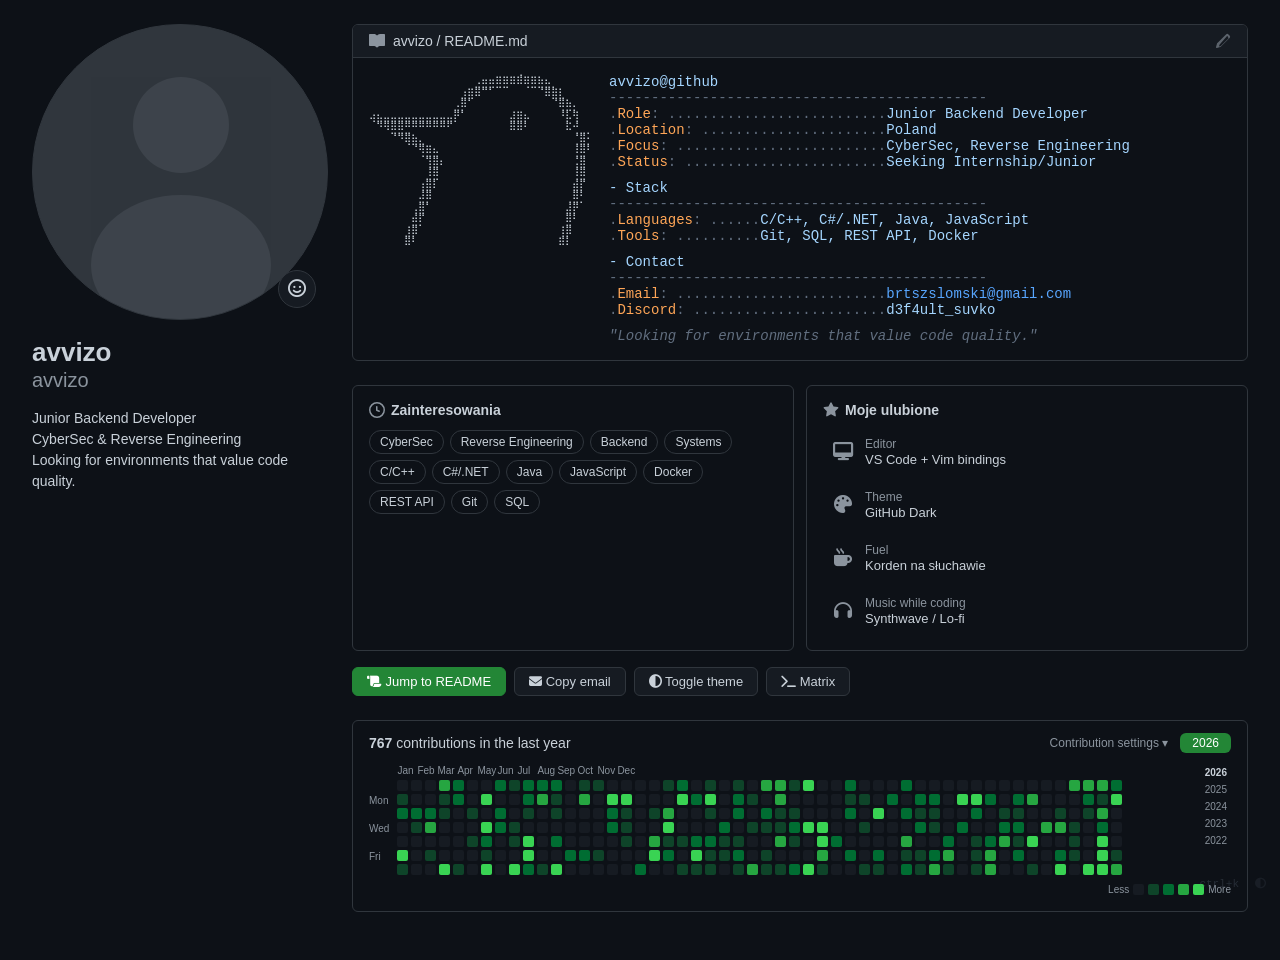
==== index.html @ 1ebaaf8e "Add files via upload" ====
<!DOCTYPE html>
<html lang="en">
<head>
<meta charset="UTF-8">
<meta name="viewport" content="width=device-width, initial-scale=1.0">
<link rel="stylesheet" href="https://cdnjs.cloudflare.com/ajax/libs/font-awesome/6.5.1/css/all.min.css">
<title>avvizo</title>
<style>
  :root {
    --bg: #0d1117;
    --bg-secondary: #161b22;
    --bg-tertiary: #1c2129;
    --fg: #c9d1d9;
    --fg-muted: #8b949e;
    --key: #ffa657;
    --val: #a5d6ff;
    --cc: #616e7f;
    --border: #30363d;
    --border-muted: #21262d;
    --hover: #1f2937;
    --cursor: #58a6ff;
    --green: #238636;
    --green-light: #2ea043;
    --green-dark: #0d4429;
    --link: #58a6ff;
    --repo-bg: #0d1117;
    --pin-border: #30363d;
  }
  [data-theme="light"] {
    --bg: #ffffff;
    --bg-secondary: #f6f8fa;
    --bg-tertiary: #f3f4f6;
    --fg: #1f2328;
    --fg-muted: #656d76;
    --key: #9a6700;
    --val: #0550ae;
    --cc: #656d76;
    --border: #d0d7de;
    --border-muted: #d8dee4;
    --hover: #eaeef2;
    --cursor: #0969da;
    --green: #1a7f37;
    --green-light: #2da44e;
    --green-dark: #dafbe1;
    --link: #0969da;
    --repo-bg: #ffffff;
    --pin-border: #d0d7de;
  }
  * { margin: 0; padding: 0; box-sizing: border-box; }
  body {
    background: var(--bg);
    color: var(--fg);
    font-family: -apple-system, BlinkMacSystemFont, 'Segoe UI', Helvetica, Arial, sans-serif;
    font-size: 14px;
    min-height: 100vh;
    transition: background 0.3s, color 0.3s;
  }



  .page {
    max-width: 1280px;
    margin: 0 auto;
    padding: 24px 32px;
    display: grid;
    grid-template-columns: 296px 1fr;
    gap: 24px;
  }

  /* LEFT SIDEBAR */
  .sidebar { position: relative; }
  .avatar-wrap {
    position: relative;
    width: 296px;
    height: 296px;
    margin-bottom: 16px;
  }
  .avatar {
    width: 100%;
    height: 100%;
    border-radius: 50%;
    background: var(--border);
    overflow: hidden;
    border: 1px solid var(--border);
  }
  .avatar img {
    width: 100%;
    height: 100%;
    object-fit: cover;
  }
  .status-badge {
    position: absolute;
    bottom: 12px;
    right: 12px;
    width: 38px;
    height: 38px;
    border-radius: 50%;
    background: var(--bg-secondary);
    border: 1px solid var(--border);
    display: flex;
    align-items: center;
    justify-content: center;
    font-size: 18px;
    cursor: pointer;
    transition: transform 0.2s;
  }
  .status-badge:hover { transform: scale(1.1); }

  .display-name {
    font-size: 26px;
    font-weight: 600;
    color: var(--fg);
    line-height: 1.25;
  }
  .username {
    font-size: 20px;
    font-weight: 300;
    color: var(--fg-muted);
    margin-bottom: 16px;
  }
  .bio {
    font-size: 14px;
    color: var(--fg);
    margin-bottom: 16px;
    line-height: 1.5;
  }
  .edit-btn {
    width: 100%;
    padding: 5px 16px;
    font-size: 14px;
    font-weight: 500;
    line-height: 20px;
    background: var(--bg-secondary);
    border: 1px solid var(--border);
    border-radius: 6px;
    color: var(--fg);
    cursor: pointer;
    margin-bottom: 16px;
    transition: background 0.15s, border-color 0.15s;
  }
  .edit-btn:hover { background: var(--hover); border-color: var(--fg-muted); }

  .follow-info {
    font-size: 14px;
    color: var(--fg-muted);
    margin-bottom: 16px;
    display: flex;
    align-items: center;
    gap: 4px;
  }
  .follow-info svg {
    width: 16px;
    height: 16px;
    fill: var(--fg-muted);
    vertical-align: middle;
  }
  .follow-info strong { color: var(--fg); font-weight: 600; }

  .meta-list {
    list-style: none;
    font-size: 14px;
    color: var(--fg);
    margin-bottom: 16px;
  }
  .meta-list li {
    display: flex;
    align-items: center;
    gap: 8px;
    padding: 2px 0;
    line-height: 2;
  }
  .meta-list .icon {
    width: 16px;
    height: 16px;
    fill: var(--fg-muted);
    flex-shrink: 0;
  }
  .meta-list a {
    color: var(--link);
    text-decoration: none;
  }
  .meta-list a:hover { text-decoration: underline; }

  .section-title {
    font-size: 16px;
    font-weight: 600;
    color: var(--fg);
    padding-bottom: 8px;
    border-bottom: 1px solid var(--border);
    margin-bottom: 8px;
    margin-top: 16px;
  }

  .achievement {
    display: flex;
    align-items: center;
    gap: 8px;
    padding: 4px 0;
  }
  .achievement-icon {
    width: 48px;
    height: 48px;
  }
  .achievement-name {
    font-size: 12px;
    color: var(--fg);
    font-weight: 600;
  }

  .highlight-item {
    display: flex;
    align-items: center;
    gap: 6px;
    font-size: 14px;
    color: var(--fg);
    padding: 2px 0;
  }
  .highlight-item svg { width: 16px; height: 16px; fill: var(--fg-muted); }

  .org-list {
    display: flex;
    gap: 8px;
    margin-top: 8px;
  }
  .org-icon {
    width: 32px;
    height: 32px;
    border-radius: 6px;
    background: var(--border);
    border: 1px solid var(--border);
    overflow: hidden;
    cursor: pointer;
    transition: border-color 0.2s;
  }
  .org-icon:hover { border-color: var(--fg-muted); }

  /* RIGHT CONTENT */
  .content { min-width: 0; }

  .readme-card {
    background: var(--bg);
    border: 1px solid var(--border);
    border-radius: 6px;
    margin-bottom: 24px;
    overflow: hidden;
  }
  .readme-header {
    display: flex;
    align-items: center;
    padding: 8px 16px;
    background: var(--bg-secondary);
    border-bottom: 1px solid var(--border);
    font-size: 14px;
    color: var(--fg);
    gap: 8px;
  }
  .readme-header svg { width: 16px; height: 16px; fill: var(--fg-muted); }
  .readme-header .edit-icon {
    margin-left: auto;
    cursor: pointer;
    opacity: 0.6;
    transition: opacity 0.2s;
  }
  .readme-header .edit-icon:hover { opacity: 1; }

  .readme-body { padding: 16px; }

  /* Terminal in README */
  .terminal { font-family: 'Consolas', 'Cascadia Code', 'Fira Code', monospace; }
  .terminal-body { line-height: 1.7; font-size: 13px; }
  .ascii-art {
    color: var(--fg);
    font-size: 10px;
    line-height: 1.15;
    white-space: pre;
    overflow-x: auto;
    margin-bottom: 16px;
    flex-shrink: 0;
  }
  .cc { color: var(--cc); }
  .key { color: var(--key); }
  .val { color: var(--val); }
  .quote { color: var(--cc); font-style: italic; }
  .prompt-line {
    display: flex;
    align-items: baseline;
    white-space: nowrap;
    overflow: hidden;
  }
  .divider { color: var(--cc); user-select: none; }
  .tag {
    display: inline-block;
    padding: 0 5px;
    border: 1px solid var(--border);
    border-radius: 3px;
    font-size: 11px;
    color: var(--val);
    margin-left: 4px;
    opacity: 0.7;
  }
  a { color: var(--link); text-decoration: none; }
  a:hover { text-decoration: underline; }
  .cursor-blink {
    display: inline-block;
    width: 7px;
    height: 14px;
    background: var(--cursor);
    animation: blink 1s step-end infinite;
    vertical-align: middle;
    margin-left: 2px;
  }
  @keyframes blink { 50% { opacity: 0; } }

  /* INTERACTIVE */
  .interactive-grid {
    display: grid;
    grid-template-columns: repeat(2, 1fr);
    gap: 12px;
    margin-bottom: 16px;
  }
  .card {
    border: 1px solid var(--border);
    border-radius: 6px;
    background: var(--bg);
    padding: 16px;
    transition: border-color 0.2s;
  }
  .card:hover { border-color: var(--fg-muted); }
  .card-header {
    display: flex;
    align-items: center;
    gap: 6px;
    font-size: 14px;
    font-weight: 600;
    color: var(--fg);
    margin-bottom: 12px;
  }

  .tags-wrap {
    display: flex;
    flex-wrap: wrap;
    gap: 6px;
  }
  .interest-tag {
    padding: 4px 10px;
    border-radius: 20px;
    font-size: 12px;
    font-weight: 500;
    border: 1px solid var(--border);
    color: var(--fg);
    cursor: pointer;
    transition: all 0.2s;
    user-select: none;
  }
  .interest-tag:hover {
    border-color: var(--link);
    color: var(--link);
  }
  .interest-tag:active {
    transform: scale(0.95);
  }
  .interest-tag[data-cat="sec"] { --accent: #f0883e; }
  .interest-tag[data-cat="sec"]:hover { border-color: #f0883e; color: #f0883e; }
  .interest-tag[data-cat="dev"] { --accent: #a371f7; }
  .interest-tag[data-cat="dev"]:hover { border-color: #a371f7; color: #a371f7; }
  .interest-tag[data-cat="lang"] { --accent: #58a6ff; }
  .interest-tag[data-cat="lang"]:hover { border-color: #58a6ff; color: #58a6ff; }
  .interest-tag[data-cat="tool"] { --accent: #3fb950; }
  .interest-tag[data-cat="tool"]:hover { border-color: #3fb950; color: #3fb950; }
  .interest-tag.clicked {
    background: var(--accent);
    border-color: var(--accent);
    color: #fff;
  }

  .fav-list {
    display: flex;
    flex-direction: column;
    gap: 8px;
  }
  .fav-item {
    display: flex;
    align-items: center;
    gap: 10px;
    padding: 8px;
    border-radius: 6px;
    cursor: pointer;
    transition: background 0.15s;
  }
  .fav-item:hover { background: var(--hover); }
  .fav-item:active { transform: scale(0.98); }
  .fav-icon { font-size: 18px; width: 24px; text-align: center; color: var(--fg-muted); }
  .fav-title {
    font-size: 12px;
    color: var(--fg-muted);
    line-height: 1;
    margin-bottom: 2px;
  }
  .fav-val {
    font-size: 13px;
    color: var(--fg);
    font-weight: 500;
  }
  .fav-item.pop .fav-icon {
    animation: popIcon 0.3s ease;
  }
  @keyframes popIcon {
    0% { transform: scale(1); }
    50% { transform: scale(1.4); }
    100% { transform: scale(1); }
  }

  .action-bar {
    display: flex;
    gap: 8px;
    margin-bottom: 24px;
    flex-wrap: wrap;
  }
  .action-btn {
    padding: 6px 14px;
    border-radius: 6px;
    border: 1px solid var(--border);
    background: var(--bg-secondary);
    color: var(--fg);
    font-size: 13px;
    font-weight: 500;
    cursor: pointer;
    transition: all 0.15s;
    font-family: inherit;
  }
  .action-btn:hover {
    border-color: var(--fg-muted);
    background: var(--hover);
  }
  .action-btn:active {
    transform: scale(0.97);
  }
  .action-btn.primary {
    background: var(--green);
    border-color: var(--green);
    color: #fff;
  }
  .action-btn.primary:hover {
    background: var(--green-light);
    border-color: var(--green-light);
  }

  /* CONTRIBUTIONS */
  .contrib-card {
    border: 1px solid var(--border);
    border-radius: 6px;
    background: var(--bg);
    margin-bottom: 24px;
    overflow: hidden;
  }
  .contrib-header {
    display: flex;
    align-items: center;
    justify-content: space-between;
    padding: 12px 16px;
    font-size: 14px;
    color: var(--fg);
  }
  .contrib-header .count { font-weight: 600; }
  .contrib-settings {
    display: flex;
    align-items: center;
    gap: 8px;
    font-size: 12px;
    color: var(--fg-muted);
    cursor: pointer;
  }
  .contrib-settings:hover { color: var(--fg); }
  .year-btn {
    background: var(--green);
    color: #fff;
    border: none;
    border-radius: 6px;
    padding: 3px 12px;
    font-size: 12px;
    font-weight: 500;
    cursor: pointer;
    transition: background 0.15s;
  }
  .year-btn:hover { background: var(--green-light); }

  .contrib-body { padding: 0 16px 16px; }
  .contrib-months {
    display: flex;
    gap: 0;
    margin-bottom: 4px;
    font-size: 10px;
    color: var(--fg-muted);
  }
  .contrib-months span { width: 20px; text-align: left; }
  .contrib-grid {
    display: flex;
    gap: 3px;
  }
  .contrib-col {
    display: flex;
    flex-direction: column;
    gap: 3px;
  }
  .contrib-day {
    width: 11px;
    height: 11px;
    border-radius: 2px;
    background: var(--bg-secondary);
    transition: outline 0.1s;
    cursor: pointer;
    position: relative;
  }
  .contrib-day:hover { outline: 1px solid var(--fg-muted); outline-offset: -1px; }
  .contrib-day.l1 { background: #0e4429; }
  .contrib-day.l2 { background: #006d32; }
  .contrib-day.l3 { background: #26a641; }
  .contrib-day.l4 { background: #39d353; }
  [data-theme="light"] .contrib-day.l1 { background: #9be9a8; }
  [data-theme="light"] .contrib-day.l2 { background: #40c463; }
  [data-theme="light"] .contrib-day.l3 { background: #30a14e; }
  [data-theme="light"] .contrib-day.l4 { background: #216e39; }

  .contrib-legend {
    display: flex;
    align-items: center;
    justify-content: flex-end;
    gap: 4px;
    margin-top: 8px;
    font-size: 10px;
    color: var(--fg-muted);
  }
  .contrib-legend .contrib-day { cursor: default; }
  .contrib-legend .contrib-day:hover { outline: none; }

  .contrib-years {
    display: flex;
    flex-direction: column;
    gap: 2px;
    margin-left: 12px;
    font-size: 10px;
    color: var(--fg-muted);
  }
  .contrib-years span { cursor: pointer; padding: 2px 4px; border-radius: 3px; }
  .contrib-years span:hover { background: var(--hover); }
  .contrib-years .active { color: var(--fg); font-weight: 600; }

  .contrib-wrapper {
    display: flex;
    align-items: flex-start;
  }
  .contrib-main { flex: 1; overflow-x: auto; }
  .contrib-labels {
    display: flex;
    flex-direction: column;
    gap: 3px;
    margin-right: 8px;
    padding-top: 16px;
  }
  .contrib-labels span {
    height: 11px;
    line-height: 11px;
    font-size: 10px;
    color: var(--fg-muted);
  }

  /* ACTIVITY */
  .activity-card {
    border: 1px solid var(--border);
    border-radius: 6px;
    background: var(--bg);
    padding: 16px;
  }
  .activity-title {
    font-size: 16px;
    font-weight: 600;
    color: var(--fg);
    margin-bottom: 12px;
  }
  .activity-item {
    display: flex;
    gap: 12px;
    padding: 8px 0;
    border-bottom: 1px solid var(--border-muted);
    font-size: 14px;
    color: var(--fg);
    align-items: flex-start;
  }
  .activity-item:last-child { border-bottom: none; }
  .activity-dot {
    width: 8px;
    height: 8px;
    border-radius: 50%;
    background: var(--green);
    margin-top: 6px;
    flex-shrink: 0;
  }
  .activity-date { color: var(--fg-muted); font-size: 12px; margin-top: 2px; }

  /* Easter egg */
  .easter {
    position: fixed;
    bottom: 10px;
    right: 14px;
    font-size: 11px;
    color: var(--cc);
    opacity: 0.3;
    transition: opacity 0.3s;
    cursor: pointer;
    user-select: none;
    font-family: monospace;
    display: flex;
    align-items: center;
    gap: 4px;
  }
  .easter:hover { opacity: 0.8; }

  @media (max-width: 1012px) {
    .page { grid-template-columns: 1fr; padding: 16px; }
    .avatar-wrap { width: 120px; height: 120px; }
    .interactive-grid { grid-template-columns: 1fr; }
  }
  @media (max-width: 700px) {
    .readme-body > div:first-child { flex-direction: column; }
    .ascii-art { margin-bottom: 8px; }
  }
</style>
</head>
<body>



<div class="page">
  <!-- SIDEBAR -->
  <div class="sidebar">
    <div class="avatar-wrap">
      <div class="avatar">
        <svg viewBox="0 0 296 296" width="296" height="296" fill="var(--fg-muted)" opacity="0.15">
          <circle cx="148" cy="100" r="48"/>
          <ellipse cx="148" cy="240" rx="90" ry="70"/>
        </svg>
      </div>
      <div class="status-badge" title="Set status"><i class="fa-regular fa-face-smile"></i></div>
    </div>

    <div class="display-name">avvizo</div>
    <div class="username">avvizo</div>

    <div class="bio">Junior Backend Developer<br>CyberSec &amp; Reverse Engineering<br>Looking for environments that value code quality.</div>


  </div>

  <!-- CONTENT -->
  <div class="content">
    <!-- README -->
    <div class="readme-card">
      <div class="readme-header">
        <svg viewBox="0 0 16 16"><path d="M0 1.75A.75.75 0 01.75 1h4.253c1.227 0 2.317.59 3 1.501A3.744 3.744 0 0111.006 1h4.245a.75.75 0 01.75.75v10.5a.75.75 0 01-.75.75h-4.507a2.25 2.25 0 00-1.591.659l-.622.621a.75.75 0 01-1.06 0l-.622-.621A2.25 2.25 0 005.258 13H.75a.75.75 0 01-.75-.75z"/></svg>
        avvizo / README.md
        <svg class="edit-icon" viewBox="0 0 16 16" width="16" height="16"><path d="M11.013 1.427a1.75 1.75 0 012.474 0l1.086 1.086a1.75 1.75 0 010 2.474l-8.61 8.61c-.21.21-.47.364-.756.445l-3.251.93a.75.75 0 01-.927-.928l.929-3.25a1.75 1.75 0 01.445-.758zm1.414 1.599a.25.25 0 00-.354 0L4.672 11.46a.75.75 0 00-.196.328l-.498 1.746 1.746-.498a.75.75 0 00.328-.196l7.398-7.398a.25.25 0 000-.354z"/></svg>
      </div>
      <div class="readme-body terminal" id="readme"></div>
    </div>

    <!-- INTERACTIVE SECTIONS -->
    <div class="interactive-grid">
      <!-- Zainteresowania -->
      <div class="card">
        <div class="card-header">
          <svg viewBox="0 0 16 16" width="16" height="16" fill="var(--fg-muted)"><path d="M8 0a8 8 0 110 16A8 8 0 018 0zM1.5 8a6.5 6.5 0 1013 0 6.5 6.5 0 00-13 0zm7-3.25v2.992l2.028.812a.75.75 0 01-.557 1.392l-2.5-1A.751.751 0 017 8.25v-3.5a.75.75 0 011.5 0z"/></svg>
          <span>Zainteresowania</span>
        </div>
        <div class="tags-wrap">
          <span class="interest-tag" data-cat="sec">CyberSec</span>
          <span class="interest-tag" data-cat="sec">Reverse Engineering</span>
          <span class="interest-tag" data-cat="dev">Backend</span>
          <span class="interest-tag" data-cat="dev">Systems</span>
          <span class="interest-tag" data-cat="lang">C/C++</span>
          <span class="interest-tag" data-cat="lang">C#/.NET</span>
          <span class="interest-tag" data-cat="lang">Java</span>
          <span class="interest-tag" data-cat="lang">JavaScript</span>
          <span class="interest-tag" data-cat="tool">Docker</span>
          <span class="interest-tag" data-cat="tool">REST API</span>
          <span class="interest-tag" data-cat="tool">Git</span>
          <span class="interest-tag" data-cat="tool">SQL</span>
        </div>
      </div>

      <!-- Ulubione -->
      <div class="card">
        <div class="card-header">
          <svg viewBox="0 0 16 16" width="16" height="16" fill="var(--fg-muted)"><path d="M8 .25a.75.75 0 01.673.418l1.882 3.815 4.21.612a.75.75 0 01.416 1.279l-3.046 2.97.719 4.192a.75.75 0 01-1.088.791L8 12.347l-3.766 1.98a.75.75 0 01-1.088-.79l.72-4.194L.818 6.374a.75.75 0 01.416-1.28l4.21-.611L7.327.668A.75.75 0 018 .25z"/></svg>
          <span>Moje ulubione</span>
        </div>
        <div class="fav-list">
          <div class="fav-item" onclick="favClick(this)">
            <span class="fav-icon"><i class="fa-solid fa-desktop"></i></span>
            <div>
              <div class="fav-title">Editor</div>
              <div class="fav-val">VS Code + Vim bindings</div>
            </div>
          </div>
          <div class="fav-item" onclick="favClick(this)">
            <span class="fav-icon"><i class="fa-solid fa-palette"></i></span>
            <div>
              <div class="fav-title">Theme</div>
              <div class="fav-val">GitHub Dark</div>
            </div>
          </div>
          <div class="fav-item" onclick="favClick(this)">
            <span class="fav-icon"><i class="fa-solid fa-mug-hot"></i></span>
            <div>
              <div class="fav-title">Fuel</div>
              <div class="fav-val">Korden na słuchawie</div>
            </div>
          </div>
          <div class="fav-item" onclick="favClick(this)">
            <span class="fav-icon"><i class="fa-solid fa-headphones"></i></span>
            <div>
              <div class="fav-title">Music while coding</div>
              <div class="fav-val">Synthwave / Lo-fi</div>
            </div>
          </div>
        </div>
      </div>
    </div>

    <!-- PRZYCISKI -->
    <div class="action-bar">
      <button class="action-btn primary" onclick="scrollToReadme()"><i class="fa-solid fa-scroll"></i> Jump to README</button>
      <button class="action-btn" onclick="copyEmail()"><i class="fa-solid fa-envelope"></i> Copy email</button>
      <button class="action-btn" onclick="toggleTheme()"><i class="fa-solid fa-circle-half-stroke"></i> Toggle theme</button>
      <button class="action-btn" onclick="matrix()"><i class="fa-solid fa-terminal"></i> Matrix</button>
    </div>

    <!-- CONTRIBUTIONS -->
    <div class="contrib-card">
      <div class="contrib-header">
        <span><span class="count" id="contribCount">160</span> contributions in the last year</span>
        <div style="display:flex;align-items:center;gap:12px;">
          <div class="contrib-settings">Contribution settings &#9662;</div>
          <button class="year-btn">2026</button>
        </div>
      </div>
      <div class="contrib-body">
        <div class="contrib-wrapper">
          <div class="contrib-labels">
            <span></span><span>Mon</span><span></span><span>Wed</span><span></span><span>Fri</span><span></span>
          </div>
          <div class="contrib-main">
            <div class="contrib-months" id="months"></div>
            <div class="contrib-grid" id="grid"></div>
          </div>
          <div class="contrib-years">
            <span class="active">2026</span>
            <span>2025</span>
            <span>2024</span>
            <span>2023</span>
            <span>2022</span>
          </div>
        </div>
        <div class="contrib-legend">
          Less
          <div class="contrib-day"></div>
          <div class="contrib-day l1"></div>
          <div class="contrib-day l2"></div>
          <div class="contrib-day l3"></div>
          <div class="contrib-day l4"></div>
          More
        </div>
      </div>
    </div>

  </div>
</div>

<div class="easter">
  <span onclick="matrix()">ctrl+k</span>
  <span onclick="toggleTheme()" style="margin-left:12px;cursor:pointer;opacity:0.5" title="toggle theme"><i class="fa-solid fa-circle-half-stroke"></i></span>
</div>

<script>
const ASCII = `⠀⠀⠀⠀⠀⠀⠀⠀⠀⠀⠀⠀⠀⠀⠀⢀⣤⣤⣶⣶⣶⣾⣶⣶⣦⣄⠀⠀⠀⠀⠀
⠀⠀⠀⠀⠀⠀⠀⠀⠀⠀⠀⠀⠀⢠⣶⣿⠛⠋⠉⠉⠀⠀⠈⠉⠙⣿⣷⡆⠀⠀⠀
⠀⠀⠀⠀⠀⠀⠀⠀⠀⠀⠀⠀⢀⣿⠋⠀⠀⠀⠀⠀⠀⠀⠀⠀⠀⠀⠙⣿⣦⡀⠀
⣠⣄⣀⣀⣀⣀⣀⣀⣀⣀⣀⣀⡿⠃⠀⠀⠀⠀⠀⠀⣰⣶⣄⠀⠀⠀⠀⠸⣏⢷⠀⠀
⠈⠻⢿⣿⣿⠿⠿⠿⠿⠿⠿⠟⠁⠀⠀⠀⠀⠀⠀⠀⣿⣿⠇⠀⠀⠀⠀⠀⣗⠼⠀⠀
⠀⠀⠀⠙⠻⣿⣦⡀⠀⠀⠀⠀⠀⠀⠀⠀⠀⠀⠀⠀⠀⠀⠀⠀⠀⠀⠀⠀⠀⠘⣿⠅
⠀⠀⠀⠀⠀⠈⠙⢿⣶⣄⠀⠀⠀⠀⠀⠀⠀⠀⠀⠀⠀⠀⠀⠀⠀⠀⠀⠀⠀⢸⣿⠇
⠀⠀⠀⠀⠀⠀⠀⠈⢻⣿⡄⠀⠀⠀⠀⠀⠀⠀⠀⠀⠀⠀⠀⠀⠀⠀⠀⠀⠀⢘⣿⠀
⠀⠀⠀⠀⠀⠀⠀⠀⢸⣿⠀⠀⠀⠀⠀⠀⠀⠀⠀⠀⠀⠀⠀⠀⠀⠀⠀⠀⠀⢸⣿⠀
⠀⠀⠀⠀⠀⠀⠀⢠⣿⡏⠀⠀⠀⠀⠀⠀⠀⠀⠀⠀⠀⠀⠀⠀⠀⠀⠀⠀⠀⣼⡟⠀
⠀⠀⠀⠀⠀⠀⠀⣸⣿⠀⠀⠀⠀⠀⠀⠀⠀⠀⠀⠀⠀⠀⠀⠀⠀⠀⠀⠀⠀⣿⠇⠀
⠀⠀⠀⠀⠀⠀⢀⣿⠃⠀⠀⠀⠀⠀⠀⠀⠀⠀⠀⠀⠀⠀⠀⠀⠀⠀⠀⠀⣸⡿⠁⠀
⠀⠀⠀⠀⠀⠀⣼⡟⠀⠀⠀⠀⠀⠀⠀⠀⠀⠀⠀⠀⠀⠀⠀⠀⠀⠀⠀⠀⣿⠇⠀⠀
⠀⠀⠀⠀⠀⢰⣿⠁⠀⠀⠀⠀⠀⠀⠀⠀⠀⠀⠀⠀⠀⠀⠀⠀⠀⠀⠀⢰⣿⠀⠀⠀
⠀⠀⠀⠀⠀⣿⠇⠀⠀⠀⠀⠀⠀⠀⠀⠀⠀⠀⠀⠀⠀⠀⠀⠀⠀⠀⠀⣾⡇⠀⠀⠀`;

function pad(n) { return '.'.repeat(n); }
function renderReadme() {
  const el = document.getElementById('readme');
  const rows = [
    { type: 'ascii' },
    { type: 'header', text: 'avvizo@github' },
    { type: 'divider' },
    { type: 'kv', key: 'Role', val: 'Junior Backend Developer', padN: 30 },
    { type: 'kv', key: 'Location', val: 'Poland', padN: 30 },
    { type: 'kv', key: 'Focus', val: 'CyberSec, Reverse Engineering', padN: 30 },
    { type: 'kv', key: 'Status', val: 'Seeking Internship/Junior', padN: 30 },
    { type: 'spacer' },
    { type: 'section', text: 'Stack' },
    { type: 'divider' },
    { type: 'kv', key: 'Languages', val: 'C/C++, C#/.NET, Java, JavaScript', padN: 15 },
    { type: 'kv', key: 'Tools', val: 'Git, SQL, REST API, Docker', padN: 15 },
    { type: 'spacer' },
    { type: 'section', text: 'Contact' },
    { type: 'divider' },
    { type: 'kv', key: 'Email', val: 'brtszslomski@gmail.com', padN: 30, link: 'mailto:brtszslomski@gmail.com' },
    { type: 'kv', key: 'Discord', val: 'd3f4ult_suvko', padN: 30 },
    { type: 'spacer' },
    { type: 'quote', text: '"Looking for environments that value code quality."' },
  ];

  let html = '<div style="display:flex;gap:16px;flex-wrap:wrap;"><pre class="ascii-art" style="margin:0;">' + ASCII + '</pre><div style="flex:1;min-width:320px;overflow-x:auto;">';

  rows.forEach(r => {
    if (r.type === 'ascii') return;
    if (r.type === 'header') {
      html += `<div class="prompt-line"><span class="val">${r.text}</span></div>`;
    } else if (r.type === 'divider') {
      html += `<div class="divider">${'-'.repeat(45)}</div>`;
    } else if (r.type === 'kv') {
      const p = pad(Math.max(1, r.padN - r.key.length));
      let v = `<span class="val">${r.val}</span>`;
      if (r.link) v = `<a href="${r.link}">${r.val}</a>`;
      let tags = '';
      if (r.tags) r.tags.forEach(t => tags += `<span class="tag">${t}</span>`);
      html += `<div class="prompt-line"><span class="cc">. </span><span class="key">${r.key}</span><span class="cc">: ${p} </span>${v}${tags}</div>`;
    } else if (r.type === 'section') {
      html += `<div class="prompt-line"><span class="val">- ${r.text}</span></div>`;
    } else if (r.type === 'spacer') {
      html += '<div style="height:10px;"></div>';
    } else if (r.type === 'quote') {
      html += `<div class="prompt-line"><span class="quote">${r.text}</span></div>`;
    }
  });

  html += '</div></div>';
  el.innerHTML = html;
}

// Contribution grid
function renderContrib() {
  const grid = document.getElementById('grid');
  const months = document.getElementById('months');
  const weeks = 52;
  const monthNames = ['','Jan','Feb','Mar','Apr','May','Jun','Jul','Aug','Sep','Oct','Nov','Dec'];
  let monthIdx = 0;
  let html = '';
  let mHtml = '';

  // pseudo-random seeded
  let seed = 42;
  function rand() { seed = (seed * 16807 + 0) % 2147483647; return seed / 2147483647; }

  let totalContribs = 0;
  for (let w = 0; w < weeks; w++) {
    html += '<div class="contrib-col">';
    for (let d = 0; d < 7; d++) {
      const r = rand();
      let lvl = '';
      let contribs = 0;
      if (r > 0.92) { lvl = 'l4'; contribs = Math.floor(rand() * 8) + 8; }
      else if (r > 0.82) { lvl = 'l3'; contribs = Math.floor(rand() * 5) + 4; }
      else if (r > 0.65) { lvl = 'l2'; contribs = Math.floor(rand() * 3) + 2; }
      else if (r > 0.45) { lvl = 'l1'; contribs = 1; }
      totalContribs += contribs;
      const date = new Date(2026, 0, 1);
      date.setDate(date.getDate() + w * 7 + d);
      const dateStr = monthNames[date.getMonth()] + ' ' + date.getDate() + ', 2026';
      html += `<div class="contrib-day ${lvl}" title="${contribs} contributions on ${dateStr}"></div>`;
    }
    html += '</div>';
    if (w % 4 === 0) {
      const m = monthIdx < 12 ? monthNames[monthIdx + 1] : '';
      mHtml += `<span>${m}</span>`;
      monthIdx++;
    }
  }

  grid.innerHTML = html;
  months.innerHTML = mHtml;
  document.getElementById('contribCount').textContent = totalContribs;
}

// Interactive functions
document.querySelectorAll('.interest-tag').forEach(tag => {
  tag.addEventListener('click', function() {
    this.classList.toggle('clicked');
  });
});

function favClick(el) {
  el.classList.remove('pop');
  void el.offsetWidth;
  el.classList.add('pop');
}

function scrollToReadme() {
  document.querySelector('.readme-card').scrollIntoView({ behavior: 'smooth', block: 'start' });
}

function copyEmail() {
  navigator.clipboard.writeText('brtszslomski@gmail.com').then(() => {
    const btn = event.target;
    const orig = btn.innerHTML;
    btn.innerHTML = '&#10003; Copied!';
    btn.style.borderColor = 'var(--green)';
    btn.style.color = 'var(--green)';
    setTimeout(() => {
      btn.innerHTML = orig;
      btn.style.borderColor = '';
      btn.style.color = '';
    }, 1500);
  });
}

function toggleTheme() {
  const html = document.documentElement;
  if (html.dataset.theme === 'light') {
    html.removeAttribute('data-theme');
    localStorage.setItem('theme', 'dark');
  } else {
    html.dataset.theme = 'light';
    localStorage.setItem('theme', 'light');
  }
}

(function() {
  const saved = localStorage.getItem('theme');
  if (saved === 'light') {
    document.documentElement.dataset.theme = 'light';
  }
  renderReadme();
  renderContrib();
})();

// Easter egg
let matrixActive = false;
function matrix() {
  if (matrixActive) return;
  matrixActive = true;
  const chars = '01アイウエオカキクケコavvizo';
  const canvas = document.createElement('canvas');
  canvas.style.cssText = 'position:fixed;top:0;left:0;width:100%;height:100%;z-index:9999;pointer-events:none;';
  document.body.appendChild(canvas);
  const ctx = canvas.getContext('2d');
  canvas.width = window.innerWidth;
  canvas.height = window.innerHeight;
  const cols = Math.floor(canvas.width / 14);
  const drops = Array(cols).fill(1);
  function draw() {
    ctx.fillStyle = 'rgba(0,0,0,0.05)';
    ctx.fillRect(0, 0, canvas.width, canvas.height);
    ctx.fillStyle = '#0f0';
    ctx.font = '14px monospace';
    for (let i = 0; i < drops.length; i++) {
      ctx.fillText(chars[Math.floor(Math.random() * chars.length)], i * 14, drops[i] * 14);
      if (drops[i] * 14 > canvas.height && Math.random() > 0.975) drops[i] = 0;
      drops[i]++;
    }
  }
  const iv = setInterval(draw, 35);
  setTimeout(() => {
    clearInterval(iv);
    canvas.style.transition = 'opacity 0.5s';
    canvas.style.opacity = '0';
    setTimeout(() => { canvas.remove(); matrixActive = false; }, 500);
  }, 2500);
}
document.addEventListener('keydown', e => {
  if (e.ctrlKey && e.key === 'k') { e.preventDefault(); matrix(); }
});
</script>
</body>
</html>
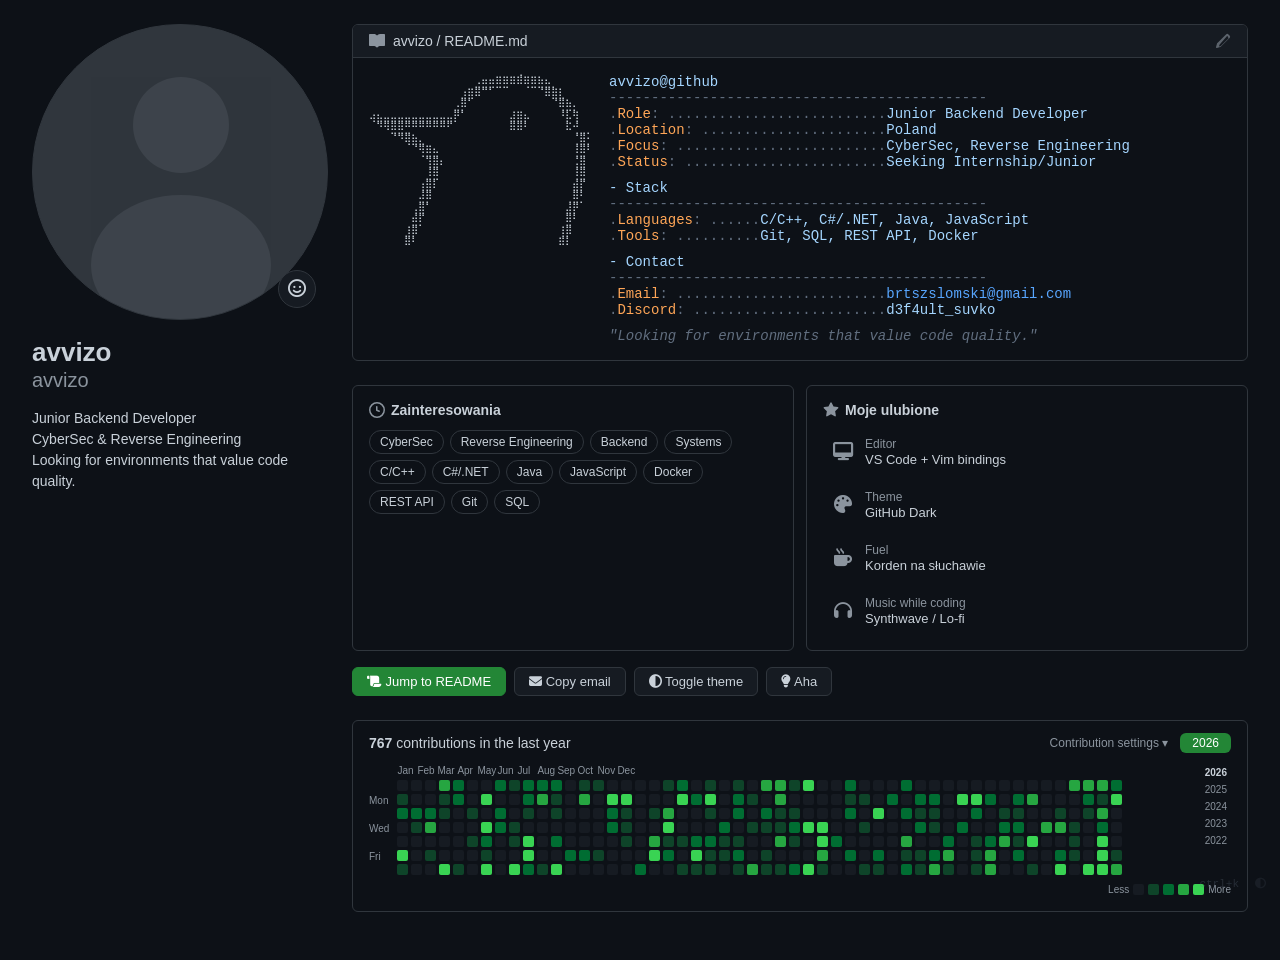
==== commit e1f3cb03: "Add files via upload" ====
--- a/index.html
+++ b/index.html
@@ -731,7 +731,7 @@
       <button class="action-btn primary" onclick="scrollToReadme()"><i class="fa-solid fa-scroll"></i> Jump to README</button>
       <button class="action-btn" onclick="copyEmail()"><i class="fa-solid fa-envelope"></i> Copy email</button>
       <button class="action-btn" onclick="toggleTheme()"><i class="fa-solid fa-circle-half-stroke"></i> Toggle theme</button>
-      <button class="action-btn" onclick="matrix()"><i class="fa-solid fa-terminal"></i> Matrix</button>
+      <button class="action-btn" onclick="aha()"><i class="fa-solid fa-lightbulb"></i> Aha</button>
     </div>
 
     <!-- CONTRIBUTIONS -->
@@ -776,7 +776,7 @@
 </div>
 
 <div class="easter">
-  <span onclick="matrix()">ctrl+k</span>
+  <span onclick="aha()">ctrl+k</span>
   <span onclick="toggleTheme()" style="margin-left:12px;cursor:pointer;opacity:0.5" title="toggle theme"><i class="fa-solid fa-circle-half-stroke"></i></span>
 </div>
 
@@ -948,39 +948,50 @@
 
 // Easter egg
 let matrixActive = false;
-function matrix() {
-  if (matrixActive) return;
-  matrixActive = true;
-  const chars = '01アイウエオカキクケコavvizo';
-  const canvas = document.createElement('canvas');
-  canvas.style.cssText = 'position:fixed;top:0;left:0;width:100%;height:100%;z-index:9999;pointer-events:none;';
-  document.body.appendChild(canvas);
-  const ctx = canvas.getContext('2d');
-  canvas.width = window.innerWidth;
-  canvas.height = window.innerHeight;
-  const cols = Math.floor(canvas.width / 14);
-  const drops = Array(cols).fill(1);
-  function draw() {
-    ctx.fillStyle = 'rgba(0,0,0,0.05)';
-    ctx.fillRect(0, 0, canvas.width, canvas.height);
-    ctx.fillStyle = '#0f0';
-    ctx.font = '14px monospace';
-    for (let i = 0; i < drops.length; i++) {
-      ctx.fillText(chars[Math.floor(Math.random() * chars.length)], i * 14, drops[i] * 14);
-      if (drops[i] * 14 > canvas.height && Math.random() > 0.975) drops[i] = 0;
-      drops[i]++;
+let gravityOn = true;
+let canvas, ctx, drops, iv;
+function aha() {
+  if (!matrixActive) {
+    matrixActive = true;
+    gravityOn = true;
+    const chars = '01アイウエオカキクケコavvizo';
+    canvas = document.createElement('canvas');
+    canvas.style.cssText = 'position:fixed;top:0;left:0;width:100%;height:100%;z-index:9999;pointer-events:none;';
+    document.body.appendChild(canvas);
+    ctx = canvas.getContext('2d');
+    canvas.width = window.innerWidth;
+    canvas.height = window.innerHeight;
+    const cols = Math.floor(canvas.width / 14);
+    drops = Array(cols).fill(1);
+    function draw() {
+      ctx.fillStyle = 'rgba(0,0,0,0.05)';
+      ctx.fillRect(0, 0, canvas.width, canvas.height);
+      ctx.fillStyle = '#0f0';
+      ctx.font = '14px monospace';
+      for (let i = 0; i < drops.length; i++) {
+        ctx.fillText(chars[Math.floor(Math.random() * chars.length)], i * 14, drops[i] * 14);
+        if (gravityOn) {
+          if (drops[i] * 14 > canvas.height && Math.random() > 0.975) drops[i] = 0;
+          drops[i]++;
+        } else {
+          drops[i] -= 0.5;
+          if (drops[i] * 14 < 0) drops[i] = Math.floor(canvas.height / 14);
+        }
+      }
     }
-  }
-  const iv = setInterval(draw, 35);
-  setTimeout(() => {
-    clearInterval(iv);
-    canvas.style.transition = 'opacity 0.5s';
-    canvas.style.opacity = '0';
-    setTimeout(() => { canvas.remove(); matrixActive = false; }, 500);
-  }, 2500);
+    iv = setInterval(draw, 35);
+  } else {
+    gravityOn = !gravityOn;
+    if (!gravityOn) {
+      canvas.style.transition = 'opacity 0.3s';
+      canvas.style.opacity = '0.5';
+    } else {
+      canvas.style.opacity = '1';
+    }
+  }
 }
 document.addEventListener('keydown', e => {
-  if (e.ctrlKey && e.key === 'k') { e.preventDefault(); matrix(); }
+  if (e.ctrlKey && e.key === 'k') { e.preventDefault(); aha(); }
 });
 </script>
 </body>
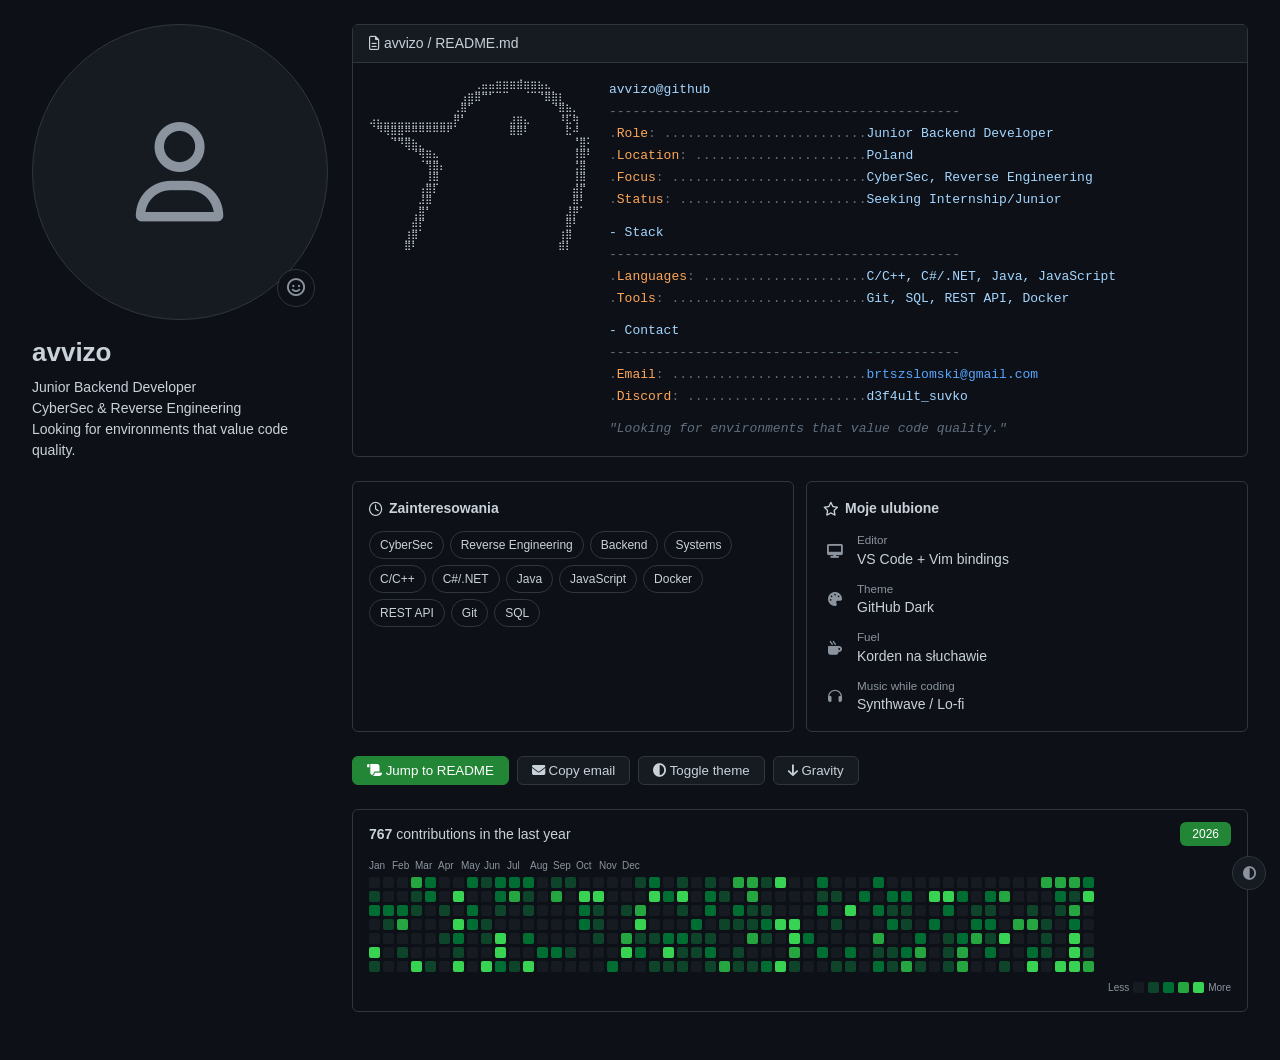
==== commit 39f871b5: "Add files via upload" ====
--- a/index.html
+++ b/index.html
@@ -4,995 +4,78 @@
 <meta charset="UTF-8">
 <meta name="viewport" content="width=device-width, initial-scale=1.0">
 <link rel="stylesheet" href="https://cdnjs.cloudflare.com/ajax/libs/font-awesome/6.5.1/css/all.min.css">
+<link rel="stylesheet" href="styles.css">
 <title>avvizo</title>
-<style>
-  :root {
-    --bg: #0d1117;
-    --bg-secondary: #161b22;
-    --bg-tertiary: #1c2129;
-    --fg: #c9d1d9;
-    --fg-muted: #8b949e;
-    --key: #ffa657;
-    --val: #a5d6ff;
-    --cc: #616e7f;
-    --border: #30363d;
-    --border-muted: #21262d;
-    --hover: #1f2937;
-    --cursor: #58a6ff;
-    --green: #238636;
-    --green-light: #2ea043;
-    --green-dark: #0d4429;
-    --link: #58a6ff;
-    --repo-bg: #0d1117;
-    --pin-border: #30363d;
-  }
-  [data-theme="light"] {
-    --bg: #ffffff;
-    --bg-secondary: #f6f8fa;
-    --bg-tertiary: #f3f4f6;
-    --fg: #1f2328;
-    --fg-muted: #656d76;
-    --key: #9a6700;
-    --val: #0550ae;
-    --cc: #656d76;
-    --border: #d0d7de;
-    --border-muted: #d8dee4;
-    --hover: #eaeef2;
-    --cursor: #0969da;
-    --green: #1a7f37;
-    --green-light: #2da44e;
-    --green-dark: #dafbe1;
-    --link: #0969da;
-    --repo-bg: #ffffff;
-    --pin-border: #d0d7de;
-  }
-  * { margin: 0; padding: 0; box-sizing: border-box; }
-  body {
-    background: var(--bg);
-    color: var(--fg);
-    font-family: -apple-system, BlinkMacSystemFont, 'Segoe UI', Helvetica, Arial, sans-serif;
-    font-size: 14px;
-    min-height: 100vh;
-    transition: background 0.3s, color 0.3s;
-  }
-
-
-
-  .page {
-    max-width: 1280px;
-    margin: 0 auto;
-    padding: 24px 32px;
-    display: grid;
-    grid-template-columns: 296px 1fr;
-    gap: 24px;
-  }
-
-  /* LEFT SIDEBAR */
-  .sidebar { position: relative; }
-  .avatar-wrap {
-    position: relative;
-    width: 296px;
-    height: 296px;
-    margin-bottom: 16px;
-  }
-  .avatar {
-    width: 100%;
-    height: 100%;
-    border-radius: 50%;
-    background: var(--border);
-    overflow: hidden;
-    border: 1px solid var(--border);
-  }
-  .avatar img {
-    width: 100%;
-    height: 100%;
-    object-fit: cover;
-  }
-  .status-badge {
-    position: absolute;
-    bottom: 12px;
-    right: 12px;
-    width: 38px;
-    height: 38px;
-    border-radius: 50%;
-    background: var(--bg-secondary);
-    border: 1px solid var(--border);
-    display: flex;
-    align-items: center;
-    justify-content: center;
-    font-size: 18px;
-    cursor: pointer;
-    transition: transform 0.2s;
-  }
-  .status-badge:hover { transform: scale(1.1); }
-
-  .display-name {
-    font-size: 26px;
-    font-weight: 600;
-    color: var(--fg);
-    line-height: 1.25;
-  }
-  .username {
-    font-size: 20px;
-    font-weight: 300;
-    color: var(--fg-muted);
-    margin-bottom: 16px;
-  }
-  .bio {
-    font-size: 14px;
-    color: var(--fg);
-    margin-bottom: 16px;
-    line-height: 1.5;
-  }
-  .edit-btn {
-    width: 100%;
-    padding: 5px 16px;
-    font-size: 14px;
-    font-weight: 500;
-    line-height: 20px;
-    background: var(--bg-secondary);
-    border: 1px solid var(--border);
-    border-radius: 6px;
-    color: var(--fg);
-    cursor: pointer;
-    margin-bottom: 16px;
-    transition: background 0.15s, border-color 0.15s;
-  }
-  .edit-btn:hover { background: var(--hover); border-color: var(--fg-muted); }
-
-  .follow-info {
-    font-size: 14px;
-    color: var(--fg-muted);
-    margin-bottom: 16px;
-    display: flex;
-    align-items: center;
-    gap: 4px;
-  }
-  .follow-info svg {
-    width: 16px;
-    height: 16px;
-    fill: var(--fg-muted);
-    vertical-align: middle;
-  }
-  .follow-info strong { color: var(--fg); font-weight: 600; }
-
-  .meta-list {
-    list-style: none;
-    font-size: 14px;
-    color: var(--fg);
-    margin-bottom: 16px;
-  }
-  .meta-list li {
-    display: flex;
-    align-items: center;
-    gap: 8px;
-    padding: 2px 0;
-    line-height: 2;
-  }
-  .meta-list .icon {
-    width: 16px;
-    height: 16px;
-    fill: var(--fg-muted);
-    flex-shrink: 0;
-  }
-  .meta-list a {
-    color: var(--link);
-    text-decoration: none;
-  }
-  .meta-list a:hover { text-decoration: underline; }
-
-  .section-title {
-    font-size: 16px;
-    font-weight: 600;
-    color: var(--fg);
-    padding-bottom: 8px;
-    border-bottom: 1px solid var(--border);
-    margin-bottom: 8px;
-    margin-top: 16px;
-  }
-
-  .achievement {
-    display: flex;
-    align-items: center;
-    gap: 8px;
-    padding: 4px 0;
-  }
-  .achievement-icon {
-    width: 48px;
-    height: 48px;
-  }
-  .achievement-name {
-    font-size: 12px;
-    color: var(--fg);
-    font-weight: 600;
-  }
-
-  .highlight-item {
-    display: flex;
-    align-items: center;
-    gap: 6px;
-    font-size: 14px;
-    color: var(--fg);
-    padding: 2px 0;
-  }
-  .highlight-item svg { width: 16px; height: 16px; fill: var(--fg-muted); }
-
-  .org-list {
-    display: flex;
-    gap: 8px;
-    margin-top: 8px;
-  }
-  .org-icon {
-    width: 32px;
-    height: 32px;
-    border-radius: 6px;
-    background: var(--border);
-    border: 1px solid var(--border);
-    overflow: hidden;
-    cursor: pointer;
-    transition: border-color 0.2s;
-  }
-  .org-icon:hover { border-color: var(--fg-muted); }
-
-  /* RIGHT CONTENT */
-  .content { min-width: 0; }
-
-  .readme-card {
-    background: var(--bg);
-    border: 1px solid var(--border);
-    border-radius: 6px;
-    margin-bottom: 24px;
-    overflow: hidden;
-  }
-  .readme-header {
-    display: flex;
-    align-items: center;
-    padding: 8px 16px;
-    background: var(--bg-secondary);
-    border-bottom: 1px solid var(--border);
-    font-size: 14px;
-    color: var(--fg);
-    gap: 8px;
-  }
-  .readme-header svg { width: 16px; height: 16px; fill: var(--fg-muted); }
-  .readme-header .edit-icon {
-    margin-left: auto;
-    cursor: pointer;
-    opacity: 0.6;
-    transition: opacity 0.2s;
-  }
-  .readme-header .edit-icon:hover { opacity: 1; }
-
-  .readme-body { padding: 16px; }
-
-  /* Terminal in README */
-  .terminal { font-family: 'Consolas', 'Cascadia Code', 'Fira Code', monospace; }
-  .terminal-body { line-height: 1.7; font-size: 13px; }
-  .ascii-art {
-    color: var(--fg);
-    font-size: 10px;
-    line-height: 1.15;
-    white-space: pre;
-    overflow-x: auto;
-    margin-bottom: 16px;
-    flex-shrink: 0;
-  }
-  .cc { color: var(--cc); }
-  .key { color: var(--key); }
-  .val { color: var(--val); }
-  .quote { color: var(--cc); font-style: italic; }
-  .prompt-line {
-    display: flex;
-    align-items: baseline;
-    white-space: nowrap;
-    overflow: hidden;
-  }
-  .divider { color: var(--cc); user-select: none; }
-  .tag {
-    display: inline-block;
-    padding: 0 5px;
-    border: 1px solid var(--border);
-    border-radius: 3px;
-    font-size: 11px;
-    color: var(--val);
-    margin-left: 4px;
-    opacity: 0.7;
-  }
-  a { color: var(--link); text-decoration: none; }
-  a:hover { text-decoration: underline; }
-  .cursor-blink {
-    display: inline-block;
-    width: 7px;
-    height: 14px;
-    background: var(--cursor);
-    animation: blink 1s step-end infinite;
-    vertical-align: middle;
-    margin-left: 2px;
-  }
-  @keyframes blink { 50% { opacity: 0; } }
-
-  /* INTERACTIVE */
-  .interactive-grid {
-    display: grid;
-    grid-template-columns: repeat(2, 1fr);
-    gap: 12px;
-    margin-bottom: 16px;
-  }
-  .card {
-    border: 1px solid var(--border);
-    border-radius: 6px;
-    background: var(--bg);
-    padding: 16px;
-    transition: border-color 0.2s;
-  }
-  .card:hover { border-color: var(--fg-muted); }
-  .card-header {
-    display: flex;
-    align-items: center;
-    gap: 6px;
-    font-size: 14px;
-    font-weight: 600;
-    color: var(--fg);
-    margin-bottom: 12px;
-  }
-
-  .tags-wrap {
-    display: flex;
-    flex-wrap: wrap;
-    gap: 6px;
-  }
-  .interest-tag {
-    padding: 4px 10px;
-    border-radius: 20px;
-    font-size: 12px;
-    font-weight: 500;
-    border: 1px solid var(--border);
-    color: var(--fg);
-    cursor: pointer;
-    transition: all 0.2s;
-    user-select: none;
-  }
-  .interest-tag:hover {
-    border-color: var(--link);
-    color: var(--link);
-  }
-  .interest-tag:active {
-    transform: scale(0.95);
-  }
-  .interest-tag[data-cat="sec"] { --accent: #f0883e; }
-  .interest-tag[data-cat="sec"]:hover { border-color: #f0883e; color: #f0883e; }
-  .interest-tag[data-cat="dev"] { --accent: #a371f7; }
-  .interest-tag[data-cat="dev"]:hover { border-color: #a371f7; color: #a371f7; }
-  .interest-tag[data-cat="lang"] { --accent: #58a6ff; }
-  .interest-tag[data-cat="lang"]:hover { border-color: #58a6ff; color: #58a6ff; }
-  .interest-tag[data-cat="tool"] { --accent: #3fb950; }
-  .interest-tag[data-cat="tool"]:hover { border-color: #3fb950; color: #3fb950; }
-  .interest-tag.clicked {
-    background: var(--accent);
-    border-color: var(--accent);
-    color: #fff;
-  }
-
-  .fav-list {
-    display: flex;
-    flex-direction: column;
-    gap: 8px;
-  }
-  .fav-item {
-    display: flex;
-    align-items: center;
-    gap: 10px;
-    padding: 8px;
-    border-radius: 6px;
-    cursor: pointer;
-    transition: background 0.15s;
-  }
-  .fav-item:hover { background: var(--hover); }
-  .fav-item:active { transform: scale(0.98); }
-  .fav-icon { font-size: 18px; width: 24px; text-align: center; color: var(--fg-muted); }
-  .fav-title {
-    font-size: 12px;
-    color: var(--fg-muted);
-    line-height: 1;
-    margin-bottom: 2px;
-  }
-  .fav-val {
-    font-size: 13px;
-    color: var(--fg);
-    font-weight: 500;
-  }
-  .fav-item.pop .fav-icon {
-    animation: popIcon 0.3s ease;
-  }
-  @keyframes popIcon {
-    0% { transform: scale(1); }
-    50% { transform: scale(1.4); }
-    100% { transform: scale(1); }
-  }
-
-  .action-bar {
-    display: flex;
-    gap: 8px;
-    margin-bottom: 24px;
-    flex-wrap: wrap;
-  }
-  .action-btn {
-    padding: 6px 14px;
-    border-radius: 6px;
-    border: 1px solid var(--border);
-    background: var(--bg-secondary);
-    color: var(--fg);
-    font-size: 13px;
-    font-weight: 500;
-    cursor: pointer;
-    transition: all 0.15s;
-    font-family: inherit;
-  }
-  .action-btn:hover {
-    border-color: var(--fg-muted);
-    background: var(--hover);
-  }
-  .action-btn:active {
-    transform: scale(0.97);
-  }
-  .action-btn.primary {
-    background: var(--green);
-    border-color: var(--green);
-    color: #fff;
-  }
-  .action-btn.primary:hover {
-    background: var(--green-light);
-    border-color: var(--green-light);
-  }
-
-  /* CONTRIBUTIONS */
-  .contrib-card {
-    border: 1px solid var(--border);
-    border-radius: 6px;
-    background: var(--bg);
-    margin-bottom: 24px;
-    overflow: hidden;
-  }
-  .contrib-header {
-    display: flex;
-    align-items: center;
-    justify-content: space-between;
-    padding: 12px 16px;
-    font-size: 14px;
-    color: var(--fg);
-  }
-  .contrib-header .count { font-weight: 600; }
-  .contrib-settings {
-    display: flex;
-    align-items: center;
-    gap: 8px;
-    font-size: 12px;
-    color: var(--fg-muted);
-    cursor: pointer;
-  }
-  .contrib-settings:hover { color: var(--fg); }
-  .year-btn {
-    background: var(--green);
-    color: #fff;
-    border: none;
-    border-radius: 6px;
-    padding: 3px 12px;
-    font-size: 12px;
-    font-weight: 500;
-    cursor: pointer;
-    transition: background 0.15s;
-  }
-  .year-btn:hover { background: var(--green-light); }
-
-  .contrib-body { padding: 0 16px 16px; }
-  .contrib-months {
-    display: flex;
-    gap: 0;
-    margin-bottom: 4px;
-    font-size: 10px;
-    color: var(--fg-muted);
-  }
-  .contrib-months span { width: 20px; text-align: left; }
-  .contrib-grid {
-    display: flex;
-    gap: 3px;
-  }
-  .contrib-col {
-    display: flex;
-    flex-direction: column;
-    gap: 3px;
-  }
-  .contrib-day {
-    width: 11px;
-    height: 11px;
-    border-radius: 2px;
-    background: var(--bg-secondary);
-    transition: outline 0.1s;
-    cursor: pointer;
-    position: relative;
-  }
-  .contrib-day:hover { outline: 1px solid var(--fg-muted); outline-offset: -1px; }
-  .contrib-day.l1 { background: #0e4429; }
-  .contrib-day.l2 { background: #006d32; }
-  .contrib-day.l3 { background: #26a641; }
-  .contrib-day.l4 { background: #39d353; }
-  [data-theme="light"] .contrib-day.l1 { background: #9be9a8; }
-  [data-theme="light"] .contrib-day.l2 { background: #40c463; }
-  [data-theme="light"] .contrib-day.l3 { background: #30a14e; }
-  [data-theme="light"] .contrib-day.l4 { background: #216e39; }
-
-  .contrib-legend {
-    display: flex;
-    align-items: center;
-    justify-content: flex-end;
-    gap: 4px;
-    margin-top: 8px;
-    font-size: 10px;
-    color: var(--fg-muted);
-  }
-  .contrib-legend .contrib-day { cursor: default; }
-  .contrib-legend .contrib-day:hover { outline: none; }
-
-  .contrib-years {
-    display: flex;
-    flex-direction: column;
-    gap: 2px;
-    margin-left: 12px;
-    font-size: 10px;
-    color: var(--fg-muted);
-  }
-  .contrib-years span { cursor: pointer; padding: 2px 4px; border-radius: 3px; }
-  .contrib-years span:hover { background: var(--hover); }
-  .contrib-years .active { color: var(--fg); font-weight: 600; }
-
-  .contrib-wrapper {
-    display: flex;
-    align-items: flex-start;
-  }
-  .contrib-main { flex: 1; overflow-x: auto; }
-  .contrib-labels {
-    display: flex;
-    flex-direction: column;
-    gap: 3px;
-    margin-right: 8px;
-    padding-top: 16px;
-  }
-  .contrib-labels span {
-    height: 11px;
-    line-height: 11px;
-    font-size: 10px;
-    color: var(--fg-muted);
-  }
-
-  /* ACTIVITY */
-  .activity-card {
-    border: 1px solid var(--border);
-    border-radius: 6px;
-    background: var(--bg);
-    padding: 16px;
-  }
-  .activity-title {
-    font-size: 16px;
-    font-weight: 600;
-    color: var(--fg);
-    margin-bottom: 12px;
-  }
-  .activity-item {
-    display: flex;
-    gap: 12px;
-    padding: 8px 0;
-    border-bottom: 1px solid var(--border-muted);
-    font-size: 14px;
-    color: var(--fg);
-    align-items: flex-start;
-  }
-  .activity-item:last-child { border-bottom: none; }
-  .activity-dot {
-    width: 8px;
-    height: 8px;
-    border-radius: 50%;
-    background: var(--green);
-    margin-top: 6px;
-    flex-shrink: 0;
-  }
-  .activity-date { color: var(--fg-muted); font-size: 12px; margin-top: 2px; }
-
-  /* Easter egg */
-  .easter {
-    position: fixed;
-    bottom: 10px;
-    right: 14px;
-    font-size: 11px;
-    color: var(--cc);
-    opacity: 0.3;
-    transition: opacity 0.3s;
-    cursor: pointer;
-    user-select: none;
-    font-family: monospace;
-    display: flex;
-    align-items: center;
-    gap: 4px;
-  }
-  .easter:hover { opacity: 0.8; }
-
-  @media (max-width: 1012px) {
-    .page { grid-template-columns: 1fr; padding: 16px; }
-    .avatar-wrap { width: 120px; height: 120px; }
-    .interactive-grid { grid-template-columns: 1fr; }
-  }
-  @media (max-width: 700px) {
-    .readme-body > div:first-child { flex-direction: column; }
-    .ascii-art { margin-bottom: 8px; }
-  }
-</style>
 </head>
 <body>
 
+<div class="strona">
+  <aside class="bok">
+    <div class="awatar">
+      <i class="fa-regular fa-user"></i>
+      <span class="status"><i class="fa-regular fa-face-smile"></i></span>
+    </div>
+    <h1>avvizo</h1>
+    <p class="bio">Junior Backend Developer<br>CyberSec &amp; Reverse Engineering<br>Looking for environments that value code quality.</p>
+  </aside>
 
+  <main>
+    <section class="karta">
+      <div class="karta-naglowek"><i class="fa-regular fa-file-lines"></i> avvizo / README.md</div>
+      <div class="terminal" id="readme"></div>
+    </section>
 
-<div class="page">
-  <!-- SIDEBAR -->
-  <div class="sidebar">
-    <div class="avatar-wrap">
-      <div class="avatar">
-        <svg viewBox="0 0 296 296" width="296" height="296" fill="var(--fg-muted)" opacity="0.15">
-          <circle cx="148" cy="100" r="48"/>
-          <ellipse cx="148" cy="240" rx="90" ry="70"/>
-        </svg>
-      </div>
-      <div class="status-badge" title="Set status"><i class="fa-regular fa-face-smile"></i></div>
+    <div class="podwojne">
+      <section class="karta">
+        <h2><i class="fa-regular fa-clock"></i> Zainteresowania</h2>
+        <div class="tagi">
+          <span class="tag" data-kat="sec">CyberSec</span>
+          <span class="tag" data-kat="sec">Reverse Engineering</span>
+          <span class="tag" data-kat="dev">Backend</span>
+          <span class="tag" data-kat="dev">Systems</span>
+          <span class="tag" data-kat="jezyk">C/C++</span>
+          <span class="tag" data-kat="jezyk">C#/.NET</span>
+          <span class="tag" data-kat="jezyk">Java</span>
+          <span class="tag" data-kat="jezyk">JavaScript</span>
+          <span class="tag" data-kat="narz">Docker</span>
+          <span class="tag" data-kat="narz">REST API</span>
+          <span class="tag" data-kat="narz">Git</span>
+          <span class="tag" data-kat="narz">SQL</span>
+        </div>
+      </section>
+
+      <section class="karta">
+        <h2><i class="fa-regular fa-star"></i> Moje ulubione</h2>
+        <ul class="ulubione">
+          <li><i class="fa-solid fa-desktop"></i><div><small>Editor</small>VS Code + Vim bindings</div></li>
+          <li><i class="fa-solid fa-palette"></i><div><small>Theme</small>GitHub Dark</div></li>
+          <li><i class="fa-solid fa-mug-hot"></i><div><small>Fuel</small>Korden na słuchawie</div></li>
+          <li><i class="fa-solid fa-headphones"></i><div><small>Music while coding</small>Synthwave / Lo-fi</div></li>
+        </ul>
+      </section>
     </div>
 
-    <div class="display-name">avvizo</div>
-    <div class="username">avvizo</div>
-
-    <div class="bio">Junior Backend Developer<br>CyberSec &amp; Reverse Engineering<br>Looking for environments that value code quality.</div>
-
-
-  </div>
-
-  <!-- CONTENT -->
-  <div class="content">
-    <!-- README -->
-    <div class="readme-card">
-      <div class="readme-header">
-        <svg viewBox="0 0 16 16"><path d="M0 1.75A.75.75 0 01.75 1h4.253c1.227 0 2.317.59 3 1.501A3.744 3.744 0 0111.006 1h4.245a.75.75 0 01.75.75v10.5a.75.75 0 01-.75.75h-4.507a2.25 2.25 0 00-1.591.659l-.622.621a.75.75 0 01-1.06 0l-.622-.621A2.25 2.25 0 005.258 13H.75a.75.75 0 01-.75-.75z"/></svg>
-        avvizo / README.md
-        <svg class="edit-icon" viewBox="0 0 16 16" width="16" height="16"><path d="M11.013 1.427a1.75 1.75 0 012.474 0l1.086 1.086a1.75 1.75 0 010 2.474l-8.61 8.61c-.21.21-.47.364-.756.445l-3.251.93a.75.75 0 01-.927-.928l.929-3.25a1.75 1.75 0 01.445-.758zm1.414 1.599a.25.25 0 00-.354 0L4.672 11.46a.75.75 0 00-.196.328l-.498 1.746 1.746-.498a.75.75 0 00.328-.196l7.398-7.398a.25.25 0 000-.354z"/></svg>
-      </div>
-      <div class="readme-body terminal" id="readme"></div>
+    <div class="przyciski">
+      <button class="przycisk glowny" onclick="przewinDoReadme()"><i class="fa-solid fa-scroll"></i> Jump to README</button>
+      <button class="przycisk" onclick="kopiujEmail(this)"><i class="fa-solid fa-envelope"></i> Copy email</button>
+      <button class="przycisk" onclick="przelaczMotyw()"><i class="fa-solid fa-circle-half-stroke"></i> Toggle theme</button>
+      <button class="przycisk" onclick="grawitacja()"><i class="fa-solid fa-arrow-down"></i> Gravity</button>
     </div>
 
-    <!-- INTERACTIVE SECTIONS -->
-    <div class="interactive-grid">
-      <!-- Zainteresowania -->
-      <div class="card">
-        <div class="card-header">
-          <svg viewBox="0 0 16 16" width="16" height="16" fill="var(--fg-muted)"><path d="M8 0a8 8 0 110 16A8 8 0 018 0zM1.5 8a6.5 6.5 0 1013 0 6.5 6.5 0 00-13 0zm7-3.25v2.992l2.028.812a.75.75 0 01-.557 1.392l-2.5-1A.751.751 0 017 8.25v-3.5a.75.75 0 011.5 0z"/></svg>
-          <span>Zainteresowania</span>
-        </div>
-        <div class="tags-wrap">
-          <span class="interest-tag" data-cat="sec">CyberSec</span>
-          <span class="interest-tag" data-cat="sec">Reverse Engineering</span>
-          <span class="interest-tag" data-cat="dev">Backend</span>
-          <span class="interest-tag" data-cat="dev">Systems</span>
-          <span class="interest-tag" data-cat="lang">C/C++</span>
-          <span class="interest-tag" data-cat="lang">C#/.NET</span>
-          <span class="interest-tag" data-cat="lang">Java</span>
-          <span class="interest-tag" data-cat="lang">JavaScript</span>
-          <span class="interest-tag" data-cat="tool">Docker</span>
-          <span class="interest-tag" data-cat="tool">REST API</span>
-          <span class="interest-tag" data-cat="tool">Git</span>
-          <span class="interest-tag" data-cat="tool">SQL</span>
-        </div>
+    <section class="karta">
+      <div class="wkresy-naglowek">
+        <span><strong id="liczbaWkresow">0</strong> contributions in the last year</span>
+        <span class="rok">2026</span>
       </div>
-
-      <!-- Ulubione -->
-      <div class="card">
-        <div class="card-header">
-          <svg viewBox="0 0 16 16" width="16" height="16" fill="var(--fg-muted)"><path d="M8 .25a.75.75 0 01.673.418l1.882 3.815 4.21.612a.75.75 0 01.416 1.279l-3.046 2.97.719 4.192a.75.75 0 01-1.088.791L8 12.347l-3.766 1.98a.75.75 0 01-1.088-.79l.72-4.194L.818 6.374a.75.75 0 01.416-1.28l4.21-.611L7.327.668A.75.75 0 018 .25z"/></svg>
-          <span>Moje ulubione</span>
-        </div>
-        <div class="fav-list">
-          <div class="fav-item" onclick="favClick(this)">
-            <span class="fav-icon"><i class="fa-solid fa-desktop"></i></span>
-            <div>
-              <div class="fav-title">Editor</div>
-              <div class="fav-val">VS Code + Vim bindings</div>
-            </div>
-          </div>
-          <div class="fav-item" onclick="favClick(this)">
-            <span class="fav-icon"><i class="fa-solid fa-palette"></i></span>
-            <div>
-              <div class="fav-title">Theme</div>
-              <div class="fav-val">GitHub Dark</div>
-            </div>
-          </div>
-          <div class="fav-item" onclick="favClick(this)">
-            <span class="fav-icon"><i class="fa-solid fa-mug-hot"></i></span>
-            <div>
-              <div class="fav-title">Fuel</div>
-              <div class="fav-val">Korden na słuchawie</div>
-            </div>
-          </div>
-          <div class="fav-item" onclick="favClick(this)">
-            <span class="fav-icon"><i class="fa-solid fa-headphones"></i></span>
-            <div>
-              <div class="fav-title">Music while coding</div>
-              <div class="fav-val">Synthwave / Lo-fi</div>
-            </div>
-          </div>
-        </div>
-      </div>
-    </div>
-
-    <!-- PRZYCISKI -->
-    <div class="action-bar">
-      <button class="action-btn primary" onclick="scrollToReadme()"><i class="fa-solid fa-scroll"></i> Jump to README</button>
-      <button class="action-btn" onclick="copyEmail()"><i class="fa-solid fa-envelope"></i> Copy email</button>
-      <button class="action-btn" onclick="toggleTheme()"><i class="fa-solid fa-circle-half-stroke"></i> Toggle theme</button>
-      <button class="action-btn" onclick="aha()"><i class="fa-solid fa-lightbulb"></i> Aha</button>
-    </div>
-
-    <!-- CONTRIBUTIONS -->
-    <div class="contrib-card">
-      <div class="contrib-header">
-        <span><span class="count" id="contribCount">160</span> contributions in the last year</span>
-        <div style="display:flex;align-items:center;gap:12px;">
-          <div class="contrib-settings">Contribution settings &#9662;</div>
-          <button class="year-btn">2026</button>
-        </div>
-      </div>
-      <div class="contrib-body">
-        <div class="contrib-wrapper">
-          <div class="contrib-labels">
-            <span></span><span>Mon</span><span></span><span>Wed</span><span></span><span>Fri</span><span></span>
-          </div>
-          <div class="contrib-main">
-            <div class="contrib-months" id="months"></div>
-            <div class="contrib-grid" id="grid"></div>
-          </div>
-          <div class="contrib-years">
-            <span class="active">2026</span>
-            <span>2025</span>
-            <span>2024</span>
-            <span>2023</span>
-            <span>2022</span>
-          </div>
-        </div>
-        <div class="contrib-legend">
-          Less
-          <div class="contrib-day"></div>
-          <div class="contrib-day l1"></div>
-          <div class="contrib-day l2"></div>
-          <div class="contrib-day l3"></div>
-          <div class="contrib-day l4"></div>
-          More
-        </div>
-      </div>
-    </div>
-
-  </div>
+      <div class="miesiace" id="miesiace"></div>
+      <div class="siatka" id="siatka"></div>
+      <div class="legenda">Less <i class="dzien"></i> <i class="dzien p1"></i> <i class="dzien p2"></i> <i class="dzien p3"></i> <i class="dzien p4"></i> More</div>
+    </section>
+  </main>
 </div>
 
-<div class="easter">
-  <span onclick="aha()">ctrl+k</span>
-  <span onclick="toggleTheme()" style="margin-left:12px;cursor:pointer;opacity:0.5" title="toggle theme"><i class="fa-solid fa-circle-half-stroke"></i></span>
-</div>
+<button class="motyw" onclick="przelaczMotyw()" title="zmień motyw"><i class="fa-solid fa-circle-half-stroke"></i></button>
 
-<script>
-const ASCII = `⠀⠀⠀⠀⠀⠀⠀⠀⠀⠀⠀⠀⠀⠀⠀⢀⣤⣤⣶⣶⣶⣾⣶⣶⣦⣄⠀⠀⠀⠀⠀
-⠀⠀⠀⠀⠀⠀⠀⠀⠀⠀⠀⠀⠀⢠⣶⣿⠛⠋⠉⠉⠀⠀⠈⠉⠙⣿⣷⡆⠀⠀⠀
-⠀⠀⠀⠀⠀⠀⠀⠀⠀⠀⠀⠀⢀⣿⠋⠀⠀⠀⠀⠀⠀⠀⠀⠀⠀⠀⠙⣿⣦⡀⠀
-⣠⣄⣀⣀⣀⣀⣀⣀⣀⣀⣀⣀⡿⠃⠀⠀⠀⠀⠀⠀⣰⣶⣄⠀⠀⠀⠀⠸⣏⢷⠀⠀
-⠈⠻⢿⣿⣿⠿⠿⠿⠿⠿⠿⠟⠁⠀⠀⠀⠀⠀⠀⠀⣿⣿⠇⠀⠀⠀⠀⠀⣗⠼⠀⠀
-⠀⠀⠀⠙⠻⣿⣦⡀⠀⠀⠀⠀⠀⠀⠀⠀⠀⠀⠀⠀⠀⠀⠀⠀⠀⠀⠀⠀⠀⠘⣿⠅
-⠀⠀⠀⠀⠀⠈⠙⢿⣶⣄⠀⠀⠀⠀⠀⠀⠀⠀⠀⠀⠀⠀⠀⠀⠀⠀⠀⠀⠀⢸⣿⠇
-⠀⠀⠀⠀⠀⠀⠀⠈⢻⣿⡄⠀⠀⠀⠀⠀⠀⠀⠀⠀⠀⠀⠀⠀⠀⠀⠀⠀⠀⢘⣿⠀
-⠀⠀⠀⠀⠀⠀⠀⠀⢸⣿⠀⠀⠀⠀⠀⠀⠀⠀⠀⠀⠀⠀⠀⠀⠀⠀⠀⠀⠀⢸⣿⠀
-⠀⠀⠀⠀⠀⠀⠀⢠⣿⡏⠀⠀⠀⠀⠀⠀⠀⠀⠀⠀⠀⠀⠀⠀⠀⠀⠀⠀⠀⣼⡟⠀
-⠀⠀⠀⠀⠀⠀⠀⣸⣿⠀⠀⠀⠀⠀⠀⠀⠀⠀⠀⠀⠀⠀⠀⠀⠀⠀⠀⠀⠀⣿⠇⠀
-⠀⠀⠀⠀⠀⠀⢀⣿⠃⠀⠀⠀⠀⠀⠀⠀⠀⠀⠀⠀⠀⠀⠀⠀⠀⠀⠀⠀⣸⡿⠁⠀
-⠀⠀⠀⠀⠀⠀⣼⡟⠀⠀⠀⠀⠀⠀⠀⠀⠀⠀⠀⠀⠀⠀⠀⠀⠀⠀⠀⠀⣿⠇⠀⠀
-⠀⠀⠀⠀⠀⢰⣿⠁⠀⠀⠀⠀⠀⠀⠀⠀⠀⠀⠀⠀⠀⠀⠀⠀⠀⠀⠀⢰⣿⠀⠀⠀
-⠀⠀⠀⠀⠀⣿⠇⠀⠀⠀⠀⠀⠀⠀⠀⠀⠀⠀⠀⠀⠀⠀⠀⠀⠀⠀⠀⣾⡇⠀⠀⠀`;
-
-function pad(n) { return '.'.repeat(n); }
-function renderReadme() {
-  const el = document.getElementById('readme');
-  const rows = [
-    { type: 'ascii' },
-    { type: 'header', text: 'avvizo@github' },
-    { type: 'divider' },
-    { type: 'kv', key: 'Role', val: 'Junior Backend Developer', padN: 30 },
-    { type: 'kv', key: 'Location', val: 'Poland', padN: 30 },
-    { type: 'kv', key: 'Focus', val: 'CyberSec, Reverse Engineering', padN: 30 },
-    { type: 'kv', key: 'Status', val: 'Seeking Internship/Junior', padN: 30 },
-    { type: 'spacer' },
-    { type: 'section', text: 'Stack' },
-    { type: 'divider' },
-    { type: 'kv', key: 'Languages', val: 'C/C++, C#/.NET, Java, JavaScript', padN: 15 },
-    { type: 'kv', key: 'Tools', val: 'Git, SQL, REST API, Docker', padN: 15 },
-    { type: 'spacer' },
-    { type: 'section', text: 'Contact' },
-    { type: 'divider' },
-    { type: 'kv', key: 'Email', val: 'brtszslomski@gmail.com', padN: 30, link: 'mailto:brtszslomski@gmail.com' },
-    { type: 'kv', key: 'Discord', val: 'd3f4ult_suvko', padN: 30 },
-    { type: 'spacer' },
-    { type: 'quote', text: '"Looking for environments that value code quality."' },
-  ];
-
-  let html = '<div style="display:flex;gap:16px;flex-wrap:wrap;"><pre class="ascii-art" style="margin:0;">' + ASCII + '</pre><div style="flex:1;min-width:320px;overflow-x:auto;">';
-
-  rows.forEach(r => {
-    if (r.type === 'ascii') return;
-    if (r.type === 'header') {
-      html += `<div class="prompt-line"><span class="val">${r.text}</span></div>`;
-    } else if (r.type === 'divider') {
-      html += `<div class="divider">${'-'.repeat(45)}</div>`;
-    } else if (r.type === 'kv') {
-      const p = pad(Math.max(1, r.padN - r.key.length));
-      let v = `<span class="val">${r.val}</span>`;
-      if (r.link) v = `<a href="${r.link}">${r.val}</a>`;
-      let tags = '';
-      if (r.tags) r.tags.forEach(t => tags += `<span class="tag">${t}</span>`);
-      html += `<div class="prompt-line"><span class="cc">. </span><span class="key">${r.key}</span><span class="cc">: ${p} </span>${v}${tags}</div>`;
-    } else if (r.type === 'section') {
-      html += `<div class="prompt-line"><span class="val">- ${r.text}</span></div>`;
-    } else if (r.type === 'spacer') {
-      html += '<div style="height:10px;"></div>';
-    } else if (r.type === 'quote') {
-      html += `<div class="prompt-line"><span class="quote">${r.text}</span></div>`;
-    }
-  });
-
-  html += '</div></div>';
-  el.innerHTML = html;
-}
-
-// Contribution grid
-function renderContrib() {
-  const grid = document.getElementById('grid');
-  const months = document.getElementById('months');
-  const weeks = 52;
-  const monthNames = ['','Jan','Feb','Mar','Apr','May','Jun','Jul','Aug','Sep','Oct','Nov','Dec'];
-  let monthIdx = 0;
-  let html = '';
-  let mHtml = '';
-
-  // pseudo-random seeded
-  let seed = 42;
-  function rand() { seed = (seed * 16807 + 0) % 2147483647; return seed / 2147483647; }
-
-  let totalContribs = 0;
-  for (let w = 0; w < weeks; w++) {
-    html += '<div class="contrib-col">';
-    for (let d = 0; d < 7; d++) {
-      const r = rand();
-      let lvl = '';
-      let contribs = 0;
-      if (r > 0.92) { lvl = 'l4'; contribs = Math.floor(rand() * 8) + 8; }
-      else if (r > 0.82) { lvl = 'l3'; contribs = Math.floor(rand() * 5) + 4; }
-      else if (r > 0.65) { lvl = 'l2'; contribs = Math.floor(rand() * 3) + 2; }
-      else if (r > 0.45) { lvl = 'l1'; contribs = 1; }
-      totalContribs += contribs;
-      const date = new Date(2026, 0, 1);
-      date.setDate(date.getDate() + w * 7 + d);
-      const dateStr = monthNames[date.getMonth()] + ' ' + date.getDate() + ', 2026';
-      html += `<div class="contrib-day ${lvl}" title="${contribs} contributions on ${dateStr}"></div>`;
-    }
-    html += '</div>';
-    if (w % 4 === 0) {
-      const m = monthIdx < 12 ? monthNames[monthIdx + 1] : '';
-      mHtml += `<span>${m}</span>`;
-      monthIdx++;
-    }
-  }
-
-  grid.innerHTML = html;
-  months.innerHTML = mHtml;
-  document.getElementById('contribCount').textContent = totalContribs;
-}
-
-// Interactive functions
-document.querySelectorAll('.interest-tag').forEach(tag => {
-  tag.addEventListener('click', function() {
-    this.classList.toggle('clicked');
-  });
-});
-
-function favClick(el) {
-  el.classList.remove('pop');
-  void el.offsetWidth;
-  el.classList.add('pop');
-}
-
-function scrollToReadme() {
-  document.querySelector('.readme-card').scrollIntoView({ behavior: 'smooth', block: 'start' });
-}
-
-function copyEmail() {
-  navigator.clipboard.writeText('brtszslomski@gmail.com').then(() => {
-    const btn = event.target;
-    const orig = btn.innerHTML;
-    btn.innerHTML = '&#10003; Copied!';
-    btn.style.borderColor = 'var(--green)';
-    btn.style.color = 'var(--green)';
-    setTimeout(() => {
-      btn.innerHTML = orig;
-      btn.style.borderColor = '';
-      btn.style.color = '';
-    }, 1500);
-  });
-}
-
-function toggleTheme() {
-  const html = document.documentElement;
-  if (html.dataset.theme === 'light') {
-    html.removeAttribute('data-theme');
-    localStorage.setItem('theme', 'dark');
-  } else {
-    html.dataset.theme = 'light';
-    localStorage.setItem('theme', 'light');
-  }
-}
-
-(function() {
-  const saved = localStorage.getItem('theme');
-  if (saved === 'light') {
-    document.documentElement.dataset.theme = 'light';
-  }
-  renderReadme();
-  renderContrib();
-})();
-
-// Easter egg
-let matrixActive = false;
-let gravityOn = true;
-let canvas, ctx, drops, iv;
-function aha() {
-  if (!matrixActive) {
-    matrixActive = true;
-    gravityOn = true;
-    const chars = '01アイウエオカキクケコavvizo';
-    canvas = document.createElement('canvas');
-    canvas.style.cssText = 'position:fixed;top:0;left:0;width:100%;height:100%;z-index:9999;pointer-events:none;';
-    document.body.appendChild(canvas);
-    ctx = canvas.getContext('2d');
-    canvas.width = window.innerWidth;
-    canvas.height = window.innerHeight;
-    const cols = Math.floor(canvas.width / 14);
-    drops = Array(cols).fill(1);
-    function draw() {
-      ctx.fillStyle = 'rgba(0,0,0,0.05)';
-      ctx.fillRect(0, 0, canvas.width, canvas.height);
-      ctx.fillStyle = '#0f0';
-      ctx.font = '14px monospace';
-      for (let i = 0; i < drops.length; i++) {
-        ctx.fillText(chars[Math.floor(Math.random() * chars.length)], i * 14, drops[i] * 14);
-        if (gravityOn) {
-          if (drops[i] * 14 > canvas.height && Math.random() > 0.975) drops[i] = 0;
-          drops[i]++;
-        } else {
-          drops[i] -= 0.5;
-          if (drops[i] * 14 < 0) drops[i] = Math.floor(canvas.height / 14);
-        }
-      }
-    }
-    iv = setInterval(draw, 35);
-  } else {
-    gravityOn = !gravityOn;
-    if (!gravityOn) {
-      canvas.style.transition = 'opacity 0.3s';
-      canvas.style.opacity = '0.5';
-    } else {
-      canvas.style.opacity = '1';
-    }
-  }
-}
-document.addEventListener('keydown', e => {
-  if (e.ctrlKey && e.key === 'k') { e.preventDefault(); aha(); }
-});
-</script>
+<script src="script.js"></script>
 </body>
 </html>
--- a/styles.css
+++ b/styles.css
@@ -0,0 +1,228 @@
+:root {
+  --tlo: #0d1117;
+  --tlo-2: #161b22;
+  --tekst: #c9d1d9;
+  --tekst-2: #8b949e;
+  --linia: #30363d;
+  --link: #58a6ff;
+  --zielony: #238636;
+  --zielony-2: #2ea043;
+  --klucz: #ffa657;
+  --wartosc: #a5d6ff;
+  --komentarz: #616e7f;
+  --podswietlenie: #1f2937;
+}
+
+[data-motyw="jasny"] {
+  --tlo: #ffffff;
+  --tlo-2: #f6f8fa;
+  --tekst: #1f2328;
+  --tekst-2: #656d76;
+  --linia: #d0d7de;
+  --link: #0969da;
+  --zielony: #1a7f37;
+  --zielony-2: #2da44e;
+  --klucz: #9a6700;
+  --wartosc: #0550ae;
+  --komentarz: #656d76;
+  --podswietlenie: #eaeef2;
+}
+
+* { margin: 0; padding: 0; box-sizing: border-box; }
+
+body {
+  background: var(--tlo);
+  color: var(--tekst);
+  font: 14px/1.5 -apple-system, BlinkMacSystemFont, 'Segoe UI', Helvetica, Arial, sans-serif;
+  transition: background .3s, color .3s;
+}
+
+a { color: var(--link); text-decoration: none; }
+a:hover { text-decoration: underline; }
+
+.strona {
+  max-width: 1280px;
+  margin: 0 auto;
+  padding: 24px 32px;
+  display: grid;
+  grid-template-columns: 296px 1fr;
+  gap: 24px;
+}
+
+/* ---- boczny panel ---- */
+.awatar {
+  position: relative;
+  width: 296px;
+  height: 296px;
+  margin-bottom: 16px;
+  border-radius: 50%;
+  background: var(--tlo-2);
+  border: 1px solid var(--linia);
+  display: flex;
+  align-items: center;
+  justify-content: center;
+  font-size: 100px;
+  color: var(--tekst-2);
+}
+.status {
+  position: absolute;
+  bottom: 12px;
+  right: 12px;
+  width: 38px;
+  height: 38px;
+  border-radius: 50%;
+  background: var(--tlo);
+  border: 1px solid var(--linia);
+  display: flex;
+  align-items: center;
+  justify-content: center;
+  font-size: 18px;
+  cursor: pointer;
+}
+.bok h1 { font-size: 26px; line-height: 1.25; }
+.bio { margin-top: 8px; }
+
+/* ---- karty ---- */
+.karta {
+  background: var(--tlo);
+  border: 1px solid var(--linia);
+  border-radius: 6px;
+  margin-bottom: 24px;
+}
+.karta-naglowek {
+  padding: 8px 16px;
+  background: var(--tlo-2);
+  border-bottom: 1px solid var(--linia);
+}
+.karta h2 {
+  font-size: 14px;
+  display: flex;
+  align-items: center;
+  gap: 6px;
+  padding: 16px 16px 12px;
+}
+.karta .tagi, .karta .ulubione { padding: 0 16px 16px; }
+
+.podwojne {
+  display: grid;
+  grid-template-columns: 1fr 1fr;
+  gap: 12px;
+  margin-bottom: 24px;
+}
+.podwojne .karta { margin-bottom: 0; }
+
+/* ---- tagi ---- */
+.tagi { display: flex; flex-wrap: wrap; gap: 6px; }
+.tag {
+  padding: 4px 10px;
+  border-radius: 20px;
+  border: 1px solid var(--linia);
+  font-size: 12px;
+  font-weight: 500;
+  cursor: pointer;
+  user-select: none;
+  transition: all .2s;
+}
+.tag:hover { border-color: var(--akcent); color: var(--akcent); }
+.tag.wybrany { background: var(--akcent); border-color: var(--akcent); color: #fff; }
+.tag[data-kat="sec"] { --akcent: #f0883e; }
+.tag[data-kat="dev"] { --akcent: #a371f7; }
+.tag[data-kat="jezyk"] { --akcent: #58a6ff; }
+.tag[data-kat="narz"] { --akcent: #3fb950; }
+
+/* ---- ulubione ---- */
+.ulubione { list-style: none; display: flex; flex-direction: column; gap: 10px; }
+.ulubione li { display: flex; align-items: center; gap: 10px; }
+.ulubione i { width: 24px; text-align: center; color: var(--tekst-2); }
+.ulubione small { display: block; color: var(--tekst-2); }
+
+/* ---- przyciski ---- */
+.przyciski { display: flex; flex-wrap: wrap; gap: 8px; margin-bottom: 24px; }
+.przycisk {
+  padding: 6px 14px;
+  border-radius: 6px;
+  border: 1px solid var(--linia);
+  background: var(--tlo-2);
+  color: var(--tekst);
+  font: 500 13px inherit;
+  cursor: pointer;
+  transition: all .15s;
+}
+.przycisk:hover { background: var(--podswietlenie); }
+.przycisk.glowny { background: var(--zielony); border-color: var(--zielony); color: #fff; }
+.przycisk.glowny:hover { background: var(--zielony-2); }
+
+/* ---- terminal w readme ---- */
+.terminal {
+  padding: 16px;
+  font: 13px/1.7 Consolas, 'Cascadia Code', monospace;
+  overflow-x: auto;
+}
+.readme-flex { display: flex; gap: 16px; flex-wrap: wrap; }
+.ascii { font-size: 10px; line-height: 1.15; white-space: pre; }
+.klucz { color: var(--klucz); }
+.wartosc { color: var(--wartosc); }
+.komentarz { color: var(--komentarz); }
+.cytat { color: var(--komentarz); font-style: italic; }
+.wiersz { display: flex; white-space: nowrap; }
+
+/* ---- wkresy aktywności ---- */
+.wkresy-naglowek {
+  display: flex;
+  justify-content: space-between;
+  align-items: center;
+  padding: 12px 16px;
+}
+.rok {
+  background: var(--zielony);
+  color: #fff;
+  border-radius: 6px;
+  padding: 3px 12px;
+  font-size: 12px;
+  font-weight: 500;
+}
+.miesiace, .siatka { display: flex; gap: 3px; padding: 0 16px; }
+.miesiace { margin-bottom: 4px; font-size: 10px; color: var(--tekst-2); }
+.miesiace span { width: 20px; }
+.kolumna { display: flex; flex-direction: column; gap: 3px; }
+.dzien { width: 11px; height: 11px; border-radius: 2px; background: var(--tlo-2); }
+.dzien:hover { outline: 1px solid var(--tekst-2); }
+.p1 { background: #0e4429; }
+.p2 { background: #006d32; }
+.p3 { background: #26a641; }
+.p4 { background: #39d353; }
+[data-motyw="jasny"] .p1 { background: #9be9a8; }
+[data-motyw="jasny"] .p2 { background: #40c463; }
+[data-motyw="jasny"] .p3 { background: #30a14e; }
+[data-motyw="jasny"] .p4 { background: #216e39; }
+.legenda {
+  display: flex;
+  justify-content: flex-end;
+  align-items: center;
+  gap: 4px;
+  padding: 8px 16px 16px;
+  font-size: 10px;
+  color: var(--tekst-2);
+}
+.legenda .dzien { display: inline-block; }
+
+/* ---- przełącznik motywu ---- */
+.motyw {
+  position: fixed;
+  bottom: 10px;
+  right: 14px;
+  width: 34px;
+  height: 34px;
+  border-radius: 50%;
+  border: 1px solid var(--linia);
+  background: var(--tlo-2);
+  color: var(--tekst-2);
+  cursor: pointer;
+}
+
+/* ---- responsywność ---- */
+@media (max-width: 1012px) {
+  .strona { grid-template-columns: 1fr; padding: 16px; }
+  .awatar { width: 120px; height: 120px; font-size: 50px; }
+  .podwojne { grid-template-columns: 1fr; }
+}
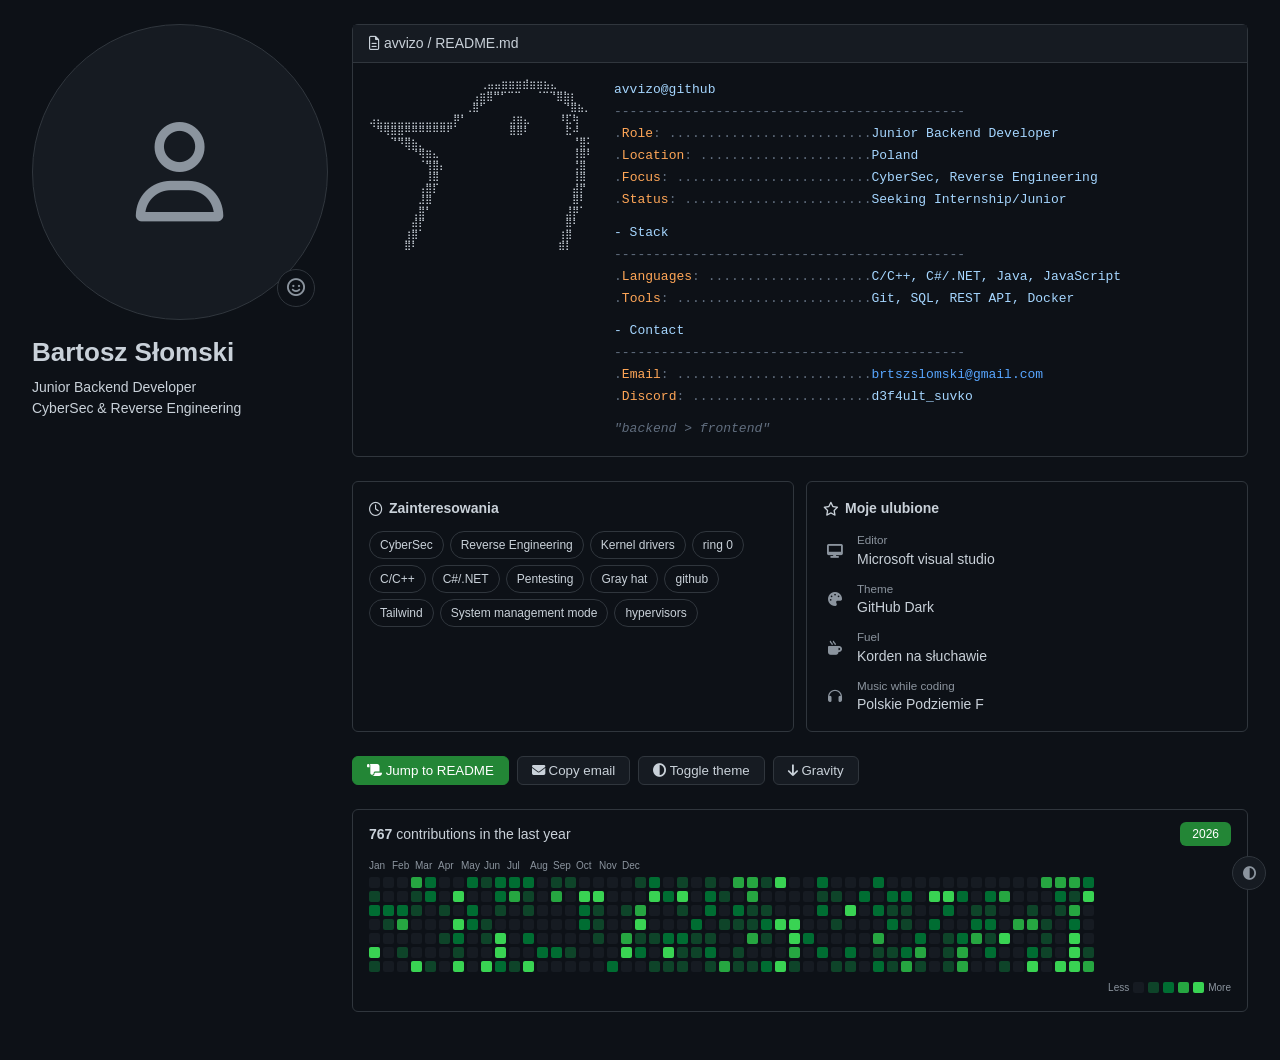
==== commit f10a59b3: "Add files via upload" ====
--- a/index.html
+++ b/index.html
@@ -9,14 +9,14 @@
 </head>
 <body>
 
-<div class="strona">
+<div class="strona" id="scroll">
   <aside class="bok">
     <div class="awatar">
       <i class="fa-regular fa-user"></i>
       <span class="status"><i class="fa-regular fa-face-smile"></i></span>
     </div>
-    <h1>avvizo</h1>
-    <p class="bio">Junior Backend Developer<br>CyberSec &amp; Reverse Engineering<br>Looking for environments that value code quality.</p>
+    <h1>Bartosz Słomski</h1>
+    <p class="bio">Junior Backend Developer<br>CyberSec &amp; Reverse Engineering</p>
   </aside>
 
   <main>
@@ -31,26 +31,26 @@
         <div class="tagi">
           <span class="tag" data-kat="sec">CyberSec</span>
           <span class="tag" data-kat="sec">Reverse Engineering</span>
-          <span class="tag" data-kat="dev">Backend</span>
-          <span class="tag" data-kat="dev">Systems</span>
+          <span class="tag" data-kat="dev">Kernel drivers</span>
+          <span class="tag" data-kat="dev">ring 0</span>
           <span class="tag" data-kat="jezyk">C/C++</span>
           <span class="tag" data-kat="jezyk">C#/.NET</span>
-          <span class="tag" data-kat="jezyk">Java</span>
-          <span class="tag" data-kat="jezyk">JavaScript</span>
-          <span class="tag" data-kat="narz">Docker</span>
-          <span class="tag" data-kat="narz">REST API</span>
-          <span class="tag" data-kat="narz">Git</span>
-          <span class="tag" data-kat="narz">SQL</span>
+          <span class="tag" data-kat="jezyk">Pentesting</span>
+          <span class="tag" data-kat="jezyk">Gray hat</span>
+          <span class="tag" data-kat="narz">github</span>
+          <span class="tag" data-kat="narz">Tailwind</span>
+          <span class="tag" data-kat="narz">System management mode</span>
+          <span class="tag" data-kat="narz">hypervisors</span>
         </div>
       </section>
 
       <section class="karta">
         <h2><i class="fa-regular fa-star"></i> Moje ulubione</h2>
         <ul class="ulubione">
-          <li><i class="fa-solid fa-desktop"></i><div><small>Editor</small>VS Code + Vim bindings</div></li>
+          <li><i class="fa-solid fa-desktop"></i><div><small>Editor</small>Microsoft visual studio</div></li>
           <li><i class="fa-solid fa-palette"></i><div><small>Theme</small>GitHub Dark</div></li>
           <li><i class="fa-solid fa-mug-hot"></i><div><small>Fuel</small>Korden na słuchawie</div></li>
-          <li><i class="fa-solid fa-headphones"></i><div><small>Music while coding</small>Synthwave / Lo-fi</div></li>
+          <li><i class="fa-solid fa-headphones"></i><div><small>Music while coding</small>Polskie Podziemie F</div></li>
         </ul>
       </section>
     </div>
--- a/styles.css
+++ b/styles.css
@@ -49,7 +49,6 @@
   gap: 24px;
 }
 
-/* ---- boczny panel ---- */
 .awatar {
   position: relative;
   width: 296px;
@@ -82,7 +81,6 @@
 .bok h1 { font-size: 26px; line-height: 1.25; }
 .bio { margin-top: 8px; }
 
-/* ---- karty ---- */
 .karta {
   background: var(--tlo);
   border: 1px solid var(--linia);
@@ -111,7 +109,7 @@
 }
 .podwojne .karta { margin-bottom: 0; }
 
-/* ---- tagi ---- */
+/* badge */
 .tagi { display: flex; flex-wrap: wrap; gap: 6px; }
 .tag {
   padding: 4px 10px;
@@ -130,13 +128,11 @@
 .tag[data-kat="jezyk"] { --akcent: #58a6ff; }
 .tag[data-kat="narz"] { --akcent: #3fb950; }
 
-/* ---- ulubione ---- */
 .ulubione { list-style: none; display: flex; flex-direction: column; gap: 10px; }
 .ulubione li { display: flex; align-items: center; gap: 10px; }
 .ulubione i { width: 24px; text-align: center; color: var(--tekst-2); }
 .ulubione small { display: block; color: var(--tekst-2); }
 
-/* ---- przyciski ---- */
 .przyciski { display: flex; flex-wrap: wrap; gap: 8px; margin-bottom: 24px; }
 .przycisk {
   padding: 6px 14px;
@@ -152,7 +148,6 @@
 .przycisk.glowny { background: var(--zielony); border-color: var(--zielony); color: #fff; }
 .przycisk.glowny:hover { background: var(--zielony-2); }
 
-/* ---- terminal w readme ---- */
 .terminal {
   padding: 16px;
   font: 13px/1.7 Consolas, 'Cascadia Code', monospace;
@@ -166,7 +161,6 @@
 .cytat { color: var(--komentarz); font-style: italic; }
 .wiersz { display: flex; white-space: nowrap; }
 
-/* ---- wkresy aktywności ---- */
 .wkresy-naglowek {
   display: flex;
   justify-content: space-between;
@@ -206,7 +200,7 @@
 }
 .legenda .dzien { display: inline-block; }
 
-/* ---- przełącznik motywu ---- */
+
 .motyw {
   position: fixed;
   bottom: 10px;
@@ -220,7 +214,6 @@
   cursor: pointer;
 }
 
-/* ---- responsywność ---- */
 @media (max-width: 1012px) {
   .strona { grid-template-columns: 1fr; padding: 16px; }
   .awatar { width: 120px; height: 120px; font-size: 50px; }
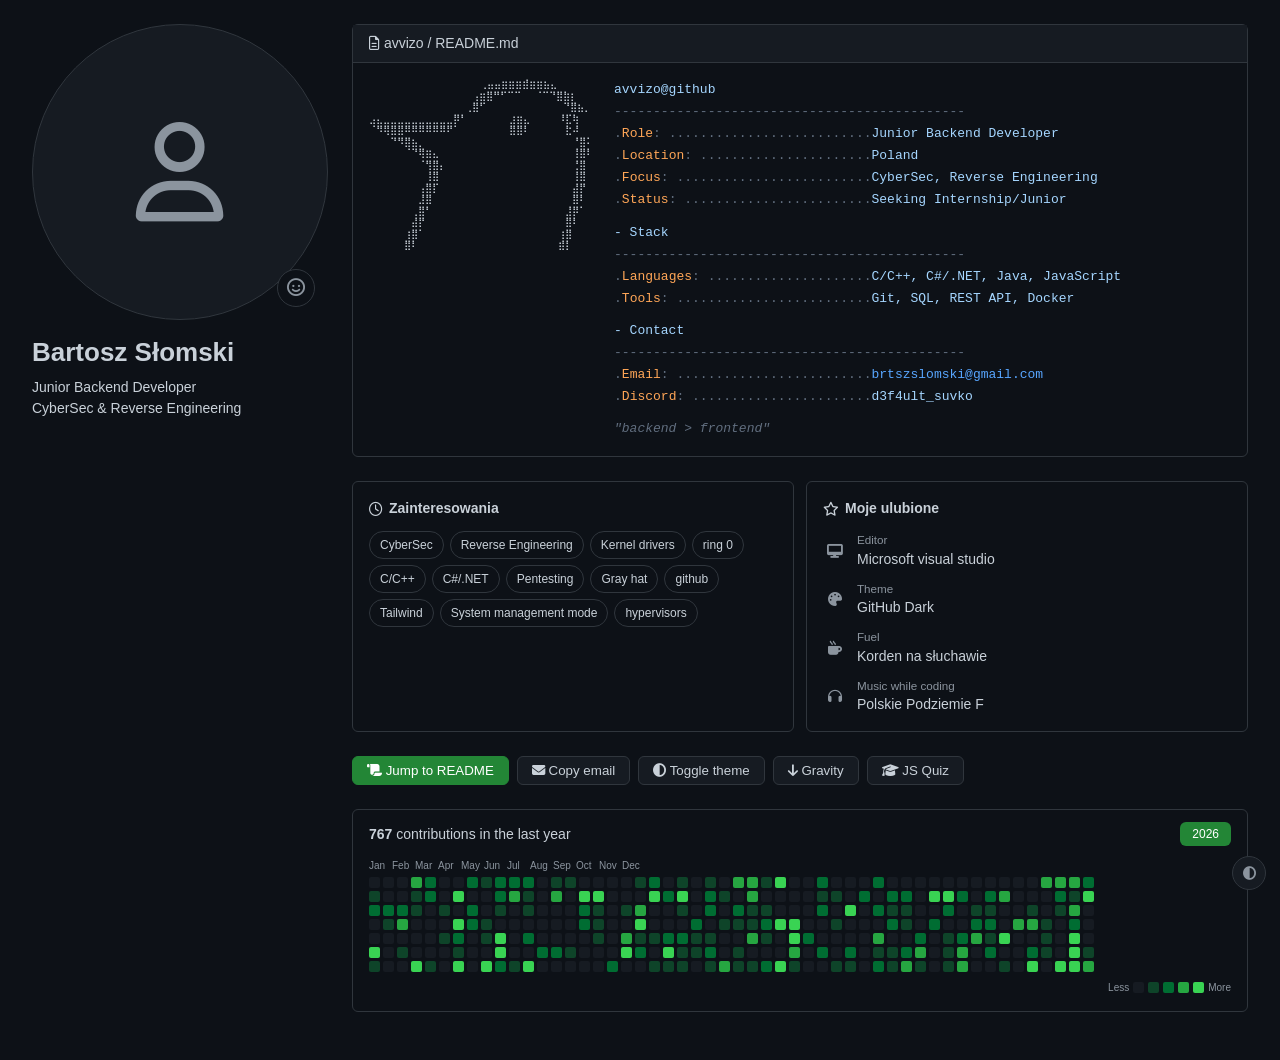
==== commit 91b16a76: "Add files via upload" ====
--- a/index.html
+++ b/index.html
@@ -60,6 +60,7 @@
       <button class="przycisk" onclick="kopiujEmail(this)"><i class="fa-solid fa-envelope"></i> Copy email</button>
       <button class="przycisk" onclick="przelaczMotyw()"><i class="fa-solid fa-circle-half-stroke"></i> Toggle theme</button>
       <button class="przycisk" onclick="grawitacja()"><i class="fa-solid fa-arrow-down"></i> Gravity</button>
+      <button class="przycisk" onclick="window.location.href='test.html'"><i class="fa-solid fa-graduation-cap"></i> JS Quiz</button>
     </div>
 
     <section class="karta">
--- a/styles.css
+++ b/styles.css
@@ -219,3 +219,120 @@
   .awatar { width: 120px; height: 120px; font-size: 50px; }
   .podwojne { grid-template-columns: 1fr; }
 }
+
+/* === FAQ === */
+.quiz-strona {
+  max-width: 720px;
+  margin: 0 auto;
+  padding: 32px;
+  opacity: 0;
+  animation: fadeInUp .6s ease forwards;
+}
+@keyframes fadeInUp {
+  from { opacity: 0; transform: translateY(16px); }
+  to { opacity: 1; transform: translateY(0); }
+}
+
+.powrot {
+  display: inline-flex;
+  align-items: center;
+  gap: 6px;
+  margin-bottom: 28px;
+  color: var(--tekst-2);
+  font-size: 13px;
+  transition: color .3s ease, transform .3s ease;
+}
+.powrot:hover { color: var(--link); text-decoration: none; transform: translateX(-3px); }
+
+.faq-lista {
+  display: flex;
+  flex-direction: column;
+  gap: 6px;
+}
+
+.faq-element {
+  background: var(--tlo);
+  border: 1px solid var(--linia);
+  border-radius: 10px;
+  overflow: hidden;
+  transition: border-color .3s ease, box-shadow .3s ease, transform .25s cubic-bezier(.4,0,.2,1);
+  opacity: 0;
+  transform: translateY(12px);
+  animation: faqIn .45s ease forwards;
+}
+.faq-element:hover {
+  border-color: var(--tekst-2);
+  transform: translateY(-1px);
+  box-shadow: 0 4px 20px rgba(0,0,0,.15);
+}
+.faq-element:nth-child(1) { animation-delay: .05s; }
+.faq-element:nth-child(2) { animation-delay: .09s; }
+.faq-element:nth-child(3) { animation-delay: .13s; }
+.faq-element:nth-child(4) { animation-delay: .17s; }
+.faq-element:nth-child(5) { animation-delay: .21s; }
+.faq-element:nth-child(6) { animation-delay: .25s; }
+.faq-element:nth-child(7) { animation-delay: .29s; }
+.faq-element:nth-child(8) { animation-delay: .33s; }
+.faq-element:nth-child(9) { animation-delay: .37s; }
+.faq-element:nth-child(10) { animation-delay: .41s; }
+.faq-element:nth-child(11) { animation-delay: .45s; }
+.faq-element:nth-child(12) { animation-delay: .49s; }
+.faq-element:nth-child(13) { animation-delay: .53s; }
+.faq-element:nth-child(14) { animation-delay: .57s; }
+@keyframes faqIn {
+  to { opacity: 1; transform: translateY(0); }
+}
+
+.faq-pytanie {
+  display: flex;
+  justify-content: space-between;
+  align-items: center;
+  gap: 12px;
+  padding: 15px 20px;
+  cursor: pointer;
+  font-weight: 500;
+  user-select: none;
+  transition: background .25s ease, color .3s ease, padding .35s cubic-bezier(.4,0,.2,1);
+}
+.faq-pytanie:hover { background: var(--podswietlenie); }
+.faq-pytanie i {
+  font-size: 11px;
+  color: var(--tekst-2);
+  transition: transform .4s cubic-bezier(.4,0,.2,1), color .3s ease;
+  flex-shrink: 0;
+}
+.faq-pytanie.aktywne i {
+  transform: rotate(180deg);
+  color: var(--zielony);
+}
+.faq-pytanie.aktywne {
+  color: var(--zielony);
+}
+
+.faq-odpowiedz {
+  height: 0;
+  overflow: hidden;
+  transition: height .4s cubic-bezier(.4,0,.2,1);
+}
+.faq-odpowiedz p {
+  padding: 2px 20px 18px;
+  color: var(--tekst-2);
+  line-height: 1.65;
+  font-size: 14px;
+  opacity: 0;
+  transform: translateY(-6px);
+  transition: opacity .35s ease .1s, transform .35s ease .1s;
+}
+.faq-odpowiedz.otwarta p {
+  opacity: 1;
+  transform: translateY(0);
+}
+
+.faq-element.aktywne {
+  border-color: var(--zielony);
+  box-shadow: 0 0 0 1px var(--zielony), 0 4px 24px rgba(35,134,54,.1);
+}
+
+@media (max-width: 600px) {
+  .quiz-strona { padding: 16px; }
+}
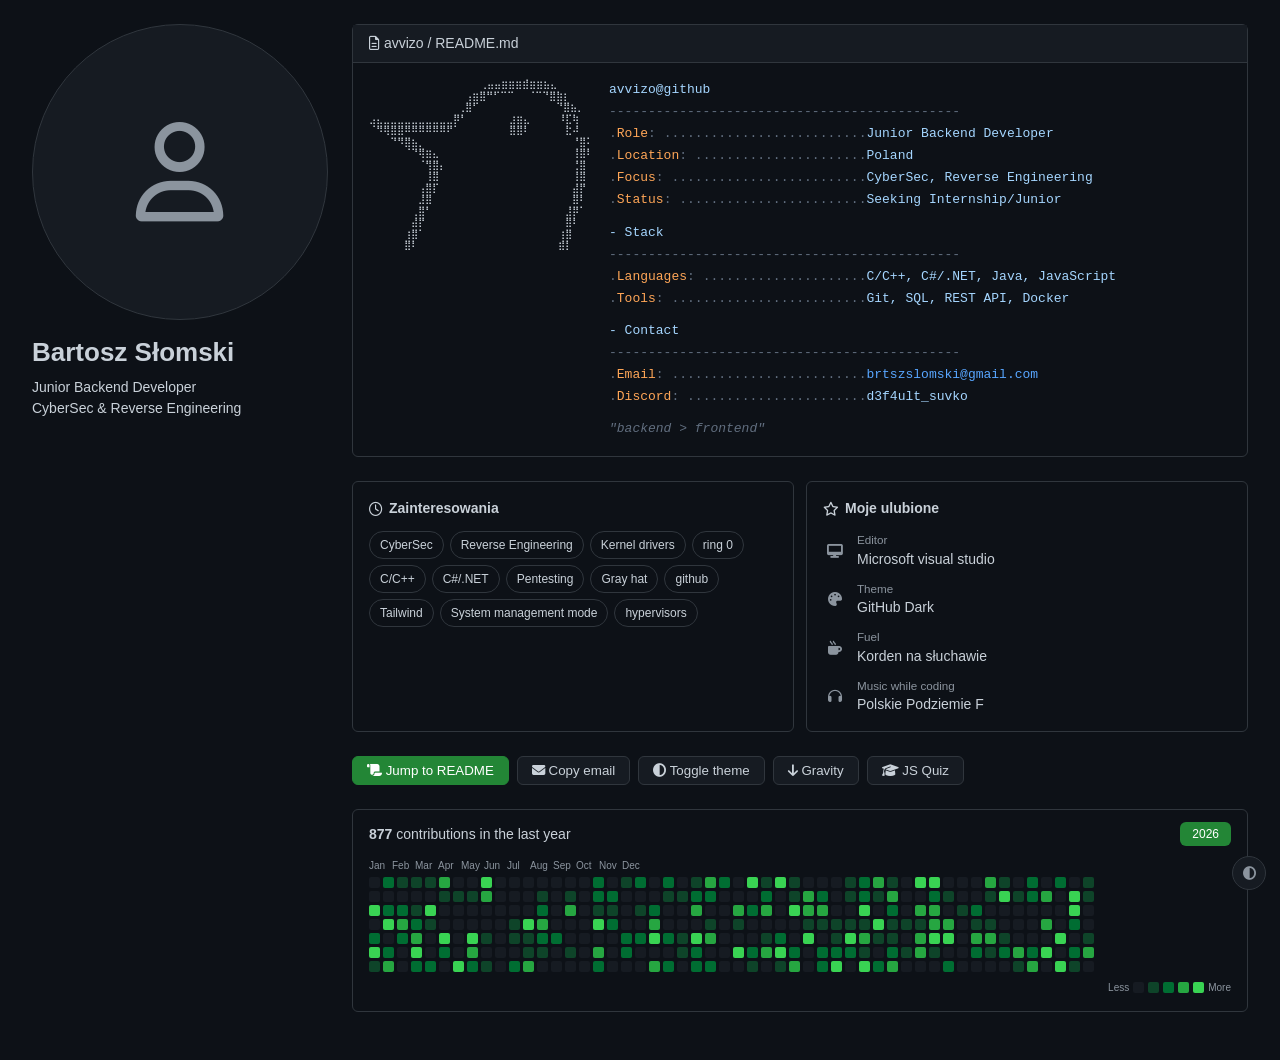
==== commit b50775b3: "Add files via upload" ====
--- a/index.html
+++ b/index.html
@@ -13,7 +13,6 @@
   <aside class="bok">
     <div class="awatar">
       <i class="fa-regular fa-user"></i>
-      <span class="status"><i class="fa-regular fa-face-smile"></i></span>
     </div>
     <h1>Bartosz Słomski</h1>
     <p class="bio">Junior Backend Developer<br>CyberSec &amp; Reverse Engineering</p>
--- a/styles.css
+++ b/styles.css
@@ -34,7 +34,6 @@
   background: var(--tlo);
   color: var(--tekst);
   font: 14px/1.5 -apple-system, BlinkMacSystemFont, 'Segoe UI', Helvetica, Arial, sans-serif;
-  transition: background .3s, color .3s;
 }
 
 a { color: var(--link); text-decoration: none; }
@@ -109,7 +108,6 @@
 }
 .podwojne .karta { margin-bottom: 0; }
 
-/* badge */
 .tagi { display: flex; flex-wrap: wrap; gap: 6px; }
 .tag {
   padding: 4px 10px;
@@ -119,7 +117,6 @@
   font-weight: 500;
   cursor: pointer;
   user-select: none;
-  transition: all .2s;
 }
 .tag:hover { border-color: var(--akcent); color: var(--akcent); }
 .tag.wybrany { background: var(--akcent); border-color: var(--akcent); color: #fff; }
@@ -142,7 +139,6 @@
   color: var(--tekst);
   font: 500 13px inherit;
   cursor: pointer;
-  transition: all .15s;
 }
 .przycisk:hover { background: var(--podswietlenie); }
 .przycisk.glowny { background: var(--zielony); border-color: var(--zielony); color: #fff; }
@@ -200,7 +196,6 @@
 }
 .legenda .dzien { display: inline-block; }
 
-
 .motyw {
   position: fixed;
   bottom: 10px;
@@ -220,117 +215,55 @@
   .podwojne { grid-template-columns: 1fr; }
 }
 
-/* === FAQ === */
+/* podstrona z odpowiedziami */
 .quiz-strona {
   max-width: 720px;
   margin: 0 auto;
   padding: 32px;
-  opacity: 0;
-  animation: fadeInUp .6s ease forwards;
-}
-@keyframes fadeInUp {
-  from { opacity: 0; transform: translateY(16px); }
-  to { opacity: 1; transform: translateY(0); }
-}
-
+}
 .powrot {
   display: inline-flex;
   align-items: center;
   gap: 6px;
-  margin-bottom: 28px;
+  margin-bottom: 24px;
   color: var(--tekst-2);
   font-size: 13px;
-  transition: color .3s ease, transform .3s ease;
-}
-.powrot:hover { color: var(--link); text-decoration: none; transform: translateX(-3px); }
-
-.faq-lista {
-  display: flex;
-  flex-direction: column;
-  gap: 6px;
-}
+}
+.powrot:hover { color: var(--link); text-decoration: none; }
+
+.faq-lista { display: flex; flex-direction: column; gap: 10px; }
 
 .faq-element {
   background: var(--tlo);
   border: 1px solid var(--linia);
-  border-radius: 10px;
+  border-radius: 6px;
   overflow: hidden;
-  transition: border-color .3s ease, box-shadow .3s ease, transform .25s cubic-bezier(.4,0,.2,1);
-  opacity: 0;
-  transform: translateY(12px);
-  animation: faqIn .45s ease forwards;
-}
-.faq-element:hover {
-  border-color: var(--tekst-2);
-  transform: translateY(-1px);
-  box-shadow: 0 4px 20px rgba(0,0,0,.15);
-}
-.faq-element:nth-child(1) { animation-delay: .05s; }
-.faq-element:nth-child(2) { animation-delay: .09s; }
-.faq-element:nth-child(3) { animation-delay: .13s; }
-.faq-element:nth-child(4) { animation-delay: .17s; }
-.faq-element:nth-child(5) { animation-delay: .21s; }
-.faq-element:nth-child(6) { animation-delay: .25s; }
-.faq-element:nth-child(7) { animation-delay: .29s; }
-.faq-element:nth-child(8) { animation-delay: .33s; }
-.faq-element:nth-child(9) { animation-delay: .37s; }
-.faq-element:nth-child(10) { animation-delay: .41s; }
-.faq-element:nth-child(11) { animation-delay: .45s; }
-.faq-element:nth-child(12) { animation-delay: .49s; }
-.faq-element:nth-child(13) { animation-delay: .53s; }
-.faq-element:nth-child(14) { animation-delay: .57s; }
-@keyframes faqIn {
-  to { opacity: 1; transform: translateY(0); }
-}
-
+}
 .faq-pytanie {
   display: flex;
   justify-content: space-between;
   align-items: center;
-  gap: 12px;
-  padding: 15px 20px;
+  padding: 12px 16px;
   cursor: pointer;
   font-weight: 500;
   user-select: none;
-  transition: background .25s ease, color .3s ease, padding .35s cubic-bezier(.4,0,.2,1);
 }
 .faq-pytanie:hover { background: var(--podswietlenie); }
-.faq-pytanie i {
-  font-size: 11px;
-  color: var(--tekst-2);
-  transition: transform .4s cubic-bezier(.4,0,.2,1), color .3s ease;
-  flex-shrink: 0;
-}
-.faq-pytanie.aktywne i {
-  transform: rotate(180deg);
-  color: var(--zielony);
-}
-.faq-pytanie.aktywne {
-  color: var(--zielony);
-}
+.faq-pytanie i { font-size: 11px; color: var(--tekst-2); transition: transform .3s; }
+.faq-pytanie.aktywne i { transform: rotate(180deg); }
+.faq-pytanie.aktywne { color: var(--zielony); }
 
 .faq-odpowiedz {
-  height: 0;
+  max-height: 0;
   overflow: hidden;
-  transition: height .4s cubic-bezier(.4,0,.2,1);
-}
+  transition: max-height .35s ease;
+}
+.faq-odpowiedz.otwarta { max-height: 150px; }
 .faq-odpowiedz p {
-  padding: 2px 20px 18px;
-  color: var(--tekst-2);
-  line-height: 1.65;
+  padding: 0 16px 14px;
+  color: var(--tekst-2);
+  line-height: 1.6;
   font-size: 14px;
-  opacity: 0;
-  transform: translateY(-6px);
-  transition: opacity .35s ease .1s, transform .35s ease .1s;
-}
-.faq-odpowiedz.otwarta p {
-  opacity: 1;
-  transform: translateY(0);
-}
-
-.faq-element.aktywne {
-  border-color: var(--zielony);
-  box-shadow: 0 0 0 1px var(--zielony), 0 4px 24px rgba(35,134,54,.1);
 }
 
 @media (max-width: 600px) {
